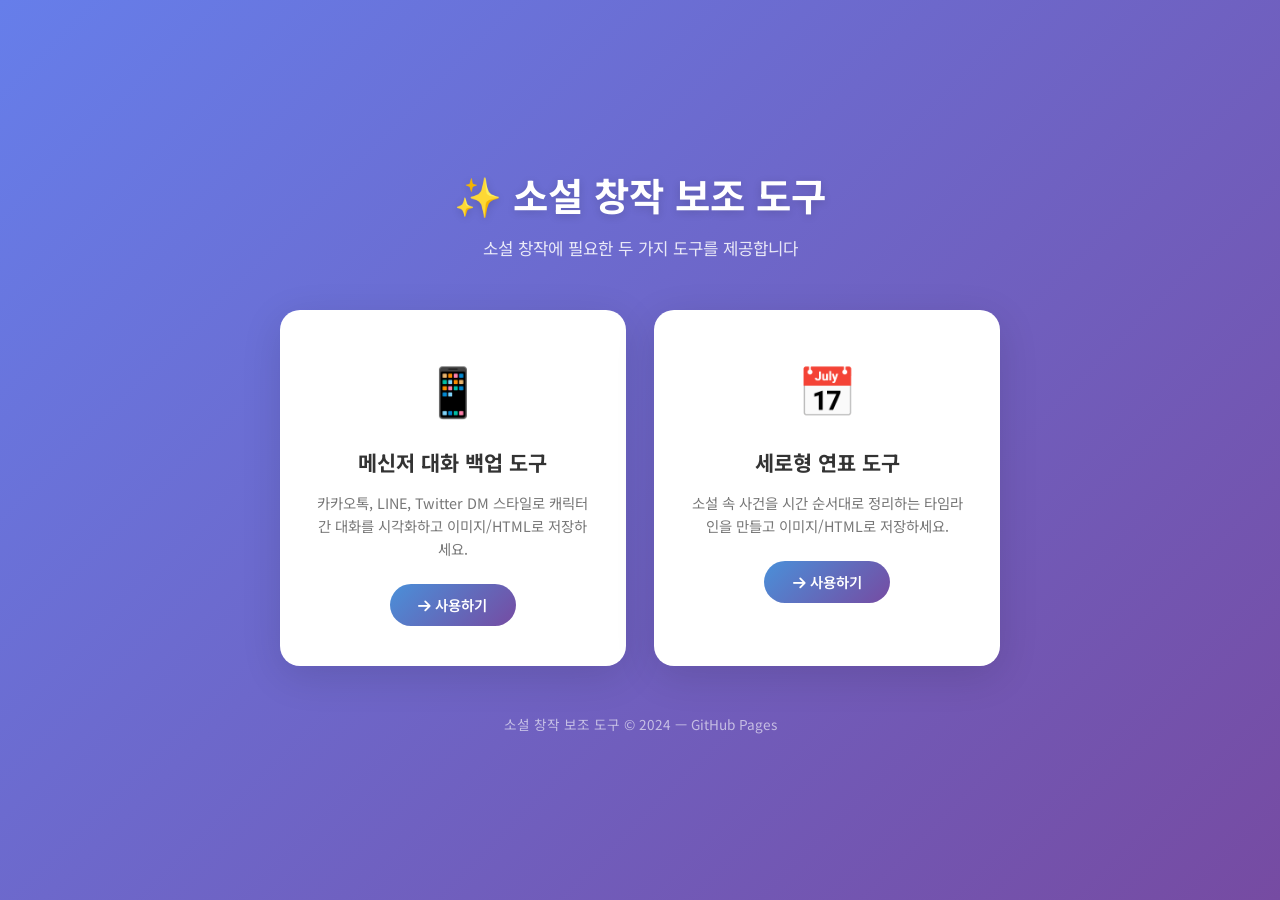
==== index.html @ 468cebff "Add complete novel assistant tool site with messenger and timeline tools Agent-Logs-Url: https://git" ====
<!DOCTYPE html>
<html lang="ko">
<head>
  <meta charset="UTF-8" />
  <meta name="viewport" content="width=device-width, initial-scale=1.0" />
  <title>소설 창작 보조 도구</title>
  <link rel="stylesheet" href="https://cdnjs.cloudflare.com/ajax/libs/font-awesome/6.5.1/css/all.min.css" />
  <link rel="stylesheet" href="css/style.css" />
</head>
<body>
  <div class="landing-wrapper">
    <header class="landing-header">
      <h1>✨ 소설 창작 보조 도구</h1>
      <p>소설 창작에 필요한 두 가지 도구를 제공합니다</p>
    </header>

    <div class="card-grid">
      <a href="messenger.html" class="tool-card">
        <span class="card-icon">📱</span>
        <h2>메신저 대화 백업 도구</h2>
        <p>카카오톡, LINE, Twitter DM 스타일로 캐릭터 간 대화를 시각화하고 이미지/HTML로 저장하세요.</p>
        <span class="card-btn"><i class="fa-solid fa-arrow-right"></i> 사용하기</span>
      </a>

      <a href="timeline.html" class="tool-card">
        <span class="card-icon">📅</span>
        <h2>세로형 연표 도구</h2>
        <p>소설 속 사건을 시간 순서대로 정리하는 타임라인을 만들고 이미지/HTML로 저장하세요.</p>
        <span class="card-btn"><i class="fa-solid fa-arrow-right"></i> 사용하기</span>
      </a>
    </div>

    <footer class="landing-footer">
      <p>소설 창작 보조 도구 &copy; 2024 &mdash; GitHub Pages</p>
    </footer>
  </div>
</body>
</html>
---- css/style.css ----
@import url('https://fonts.googleapis.com/css2?family=Noto+Sans+KR:wght@300;400;500;600;700&display=swap');

/* ===================== RESET & BASE ===================== */
*, *::before, *::after {
  box-sizing: border-box;
  margin: 0;
  padding: 0;
}

html {
  font-size: 16px;
  scroll-behavior: smooth;
}

body {
  font-family: 'Pretendard', 'Noto Sans KR', -apple-system, BlinkMacSystemFont, system-ui, 'Segoe UI', sans-serif;
  color: #222;
  background: #f5f7fa;
  min-height: 100vh;
  line-height: 1.6;
}

a {
  text-decoration: none;
  color: inherit;
}

button {
  cursor: pointer;
  font-family: inherit;
}

input, textarea, select {
  font-family: inherit;
  font-size: 0.95rem;
}

/* ===================== MAIN LANDING ===================== */
.landing-wrapper {
  min-height: 100vh;
  display: flex;
  flex-direction: column;
  align-items: center;
  justify-content: center;
  padding: 2rem;
  background: linear-gradient(135deg, #667eea 0%, #764ba2 100%);
}

.landing-header {
  text-align: center;
  margin-bottom: 3rem;
}

.landing-header h1 {
  font-size: 2.4rem;
  font-weight: 700;
  color: #fff;
  margin-bottom: 0.6rem;
  text-shadow: 0 2px 8px rgba(0,0,0,0.15);
}

.landing-header p {
  font-size: 1.05rem;
  color: rgba(255,255,255,0.85);
}

.card-grid {
  display: grid;
  grid-template-columns: repeat(auto-fit, minmax(280px, 1fr));
  gap: 1.8rem;
  width: 100%;
  max-width: 720px;
}

.tool-card {
  background: #fff;
  border-radius: 20px;
  padding: 2.5rem 2rem;
  text-align: center;
  box-shadow: 0 10px 40px rgba(0,0,0,0.12);
  transition: transform 0.2s, box-shadow 0.2s;
  display: block;
  color: #222;
}

.tool-card:hover {
  transform: translateY(-6px);
  box-shadow: 0 20px 60px rgba(0,0,0,0.18);
}

.tool-card .card-icon {
  font-size: 3rem;
  margin-bottom: 1.2rem;
  display: block;
}

.tool-card h2 {
  font-size: 1.3rem;
  font-weight: 700;
  margin-bottom: 0.7rem;
  color: #333;
}

.tool-card p {
  font-size: 0.9rem;
  color: #777;
  line-height: 1.6;
}

.tool-card .card-btn {
  display: inline-block;
  margin-top: 1.5rem;
  padding: 0.6rem 1.8rem;
  border-radius: 50px;
  font-size: 0.9rem;
  font-weight: 600;
  color: #fff;
  background: linear-gradient(135deg, #4A90D9, #764ba2);
  transition: opacity 0.2s;
}

.tool-card:hover .card-btn {
  opacity: 0.9;
}

.landing-footer {
  margin-top: 3rem;
  color: rgba(255,255,255,0.6);
  font-size: 0.85rem;
}

/* ===================== TOOL PAGE LAYOUT ===================== */
.page-wrapper {
  min-height: 100vh;
  display: flex;
  flex-direction: column;
}

.page-header {
  background: #fff;
  border-bottom: 1px solid #e8eaf0;
  padding: 0.9rem 1.6rem;
  display: flex;
  align-items: center;
  gap: 1.2rem;
  box-shadow: 0 2px 8px rgba(0,0,0,0.06);
  position: sticky;
  top: 0;
  z-index: 100;
}

.back-link {
  display: flex;
  align-items: center;
  gap: 0.4rem;
  font-size: 0.9rem;
  color: #4A90D9;
  font-weight: 500;
  transition: opacity 0.2s;
}

.back-link:hover { opacity: 0.75; }

.page-header h1 {
  font-size: 1.15rem;
  font-weight: 700;
  color: #333;
  flex: 1;
}

.split-layout {
  flex: 1;
  display: grid;
  grid-template-columns: 400px 1fr;
  overflow: hidden;
  height: calc(100vh - 57px);
}

/* ===================== EDITOR PANEL ===================== */
.editor-panel {
  background: #fff;
  border-right: 1px solid #e8eaf0;
  overflow-y: auto;
  display: flex;
  flex-direction: column;
}

.editor-panel::-webkit-scrollbar { width: 6px; }
.editor-panel::-webkit-scrollbar-track { background: #f1f1f1; }
.editor-panel::-webkit-scrollbar-thumb { background: #ccc; border-radius: 3px; }

.section-block {
  padding: 1.2rem 1.4rem;
  border-bottom: 1px solid #f0f2f5;
}

.section-title {
  font-size: 0.8rem;
  font-weight: 700;
  text-transform: uppercase;
  letter-spacing: 0.08em;
  color: #999;
  margin-bottom: 1rem;
  display: flex;
  align-items: center;
  gap: 0.5rem;
}

.section-title i { color: #4A90D9; }

/* ===================== FORM ELEMENTS ===================== */
.form-group {
  margin-bottom: 0.9rem;
}

.form-label {
  display: block;
  font-size: 0.82rem;
  font-weight: 600;
  color: #555;
  margin-bottom: 0.3rem;
}

.form-input,
.form-textarea,
.form-select {
  width: 100%;
  padding: 0.5rem 0.75rem;
  border: 1.5px solid #e0e3ea;
  border-radius: 8px;
  font-size: 0.9rem;
  color: #333;
  background: #fafbfc;
  transition: border-color 0.2s, box-shadow 0.2s;
  outline: none;
}

.form-input:focus,
.form-textarea:focus,
.form-select:focus {
  border-color: #4A90D9;
  box-shadow: 0 0 0 3px rgba(74,144,217,0.15);
  background: #fff;
}

.form-textarea {
  resize: vertical;
  min-height: 72px;
}

/* ===================== BUTTONS ===================== */
.btn {
  display: inline-flex;
  align-items: center;
  gap: 0.4rem;
  padding: 0.5rem 1rem;
  border: none;
  border-radius: 8px;
  font-size: 0.875rem;
  font-weight: 600;
  transition: all 0.15s;
  white-space: nowrap;
}

.btn-primary {
  background: #4A90D9;
  color: #fff;
}
.btn-primary:hover { background: #3a7bc8; }

.btn-success {
  background: #22c55e;
  color: #fff;
}
.btn-success:hover { background: #16a34a; }

.btn-secondary {
  background: #f0f2f5;
  color: #555;
}
.btn-secondary:hover { background: #e2e5eb; }

.btn-danger {
  background: #fee2e2;
  color: #dc2626;
}
.btn-danger:hover { background: #fecaca; }

.btn-warning {
  background: #fef3c7;
  color: #d97706;
}
.btn-warning:hover { background: #fde68a; }

.btn-sm {
  padding: 0.3rem 0.7rem;
  font-size: 0.8rem;
  border-radius: 6px;
}

.btn-icon {
  padding: 0.3rem 0.5rem;
  background: transparent;
  border: none;
  border-radius: 6px;
  font-size: 0.9rem;
  color: #999;
  transition: background 0.15s, color 0.15s;
}
.btn-icon:hover { background: #f0f2f5; color: #555; }
.btn-icon.danger:hover { background: #fee2e2; color: #dc2626; }

.btn-group {
  display: flex;
  flex-wrap: wrap;
  gap: 0.5rem;
}

/* ===================== TOGGLE SWITCH ===================== */
.toggle-row {
  display: flex;
  align-items: center;
  justify-content: space-between;
  gap: 0.8rem;
}

.toggle-label {
  font-size: 0.88rem;
  font-weight: 500;
  color: #444;
}

.toggle-switch {
  position: relative;
  width: 44px;
  height: 24px;
  flex-shrink: 0;
}

.toggle-switch input {
  opacity: 0;
  width: 0;
  height: 0;
}

.toggle-slider {
  position: absolute;
  inset: 0;
  background: #ccc;
  border-radius: 24px;
  cursor: pointer;
  transition: background 0.2s;
}

.toggle-slider::before {
  content: '';
  position: absolute;
  left: 3px;
  top: 3px;
  width: 18px;
  height: 18px;
  border-radius: 50%;
  background: #fff;
  transition: transform 0.2s;
  box-shadow: 0 1px 4px rgba(0,0,0,0.2);
}

.toggle-switch input:checked + .toggle-slider { background: #4A90D9; }
.toggle-switch input:checked + .toggle-slider::before { transform: translateX(20px); }

/* ===================== CHARACTER CARDS ===================== */
.character-card {
  border: 1.5px solid #e8eaf0;
  border-radius: 10px;
  padding: 0.9rem 1rem;
  margin-bottom: 0.7rem;
  background: #fafbfc;
  position: relative;
}

.character-card-header {
  display: flex;
  align-items: center;
  justify-content: space-between;
  margin-bottom: 0.7rem;
}

.character-num {
  font-size: 0.78rem;
  font-weight: 700;
  color: #4A90D9;
  background: #e8f1fb;
  padding: 0.15rem 0.55rem;
  border-radius: 20px;
}

.char-row {
  display: grid;
  grid-template-columns: 1fr 1fr;
  gap: 0.5rem;
  margin-bottom: 0.5rem;
}

/* ===================== MESSAGE ITEMS ===================== */
.message-item {
  border: 1.5px solid #e8eaf0;
  border-radius: 10px;
  padding: 0.9rem 1rem;
  margin-bottom: 0.7rem;
  background: #fafbfc;
  cursor: grab;
}

.message-item:active { cursor: grabbing; }

.message-item-header {
  display: flex;
  align-items: center;
  gap: 0.5rem;
  margin-bottom: 0.6rem;
}

.message-type-badge {
  font-size: 0.72rem;
  font-weight: 700;
  padding: 0.15rem 0.55rem;
  border-radius: 20px;
  text-transform: uppercase;
}

.badge-chat { background: #dbeafe; color: #2563eb; }
.badge-action { background: #fef3c7; color: #d97706; }
.badge-scene { background: #f0fdf4; color: #16a34a; }

.drag-handle {
  color: #ccc;
  cursor: grab;
  font-size: 0.85rem;
  margin-left: auto;
}

/* ===================== NODE ITEMS ===================== */
.node-item {
  border: 1.5px solid #e8eaf0;
  border-radius: 10px;
  padding: 0.9rem 1rem;
  margin-bottom: 0.7rem;
  background: #fafbfc;
  cursor: grab;
}

.node-item:active { cursor: grabbing; }

.node-item-header {
  display: flex;
  align-items: center;
  gap: 0.5rem;
  margin-bottom: 0.7rem;
}

.node-dot-preview {
  width: 12px;
  height: 12px;
  border-radius: 50%;
  border: 2px solid #ccc;
  flex-shrink: 0;
}

.node-row {
  display: grid;
  grid-template-columns: 1fr 1fr;
  gap: 0.5rem;
  margin-bottom: 0.5rem;
}

.node-row-3 {
  display: grid;
  grid-template-columns: 1fr 1fr 1fr;
  gap: 0.5rem;
}

/* ===================== PROFILE CARDS ===================== */
.profile-card {
  border: 1.5px solid #e8eaf0;
  border-radius: 10px;
  padding: 0.9rem 1rem;
  margin-bottom: 0.7rem;
  background: #fafbfc;
}

.profile-card-header {
  display: flex;
  align-items: center;
  justify-content: space-between;
  margin-bottom: 0.6rem;
}

/* ===================== PREVIEW PANEL ===================== */
.preview-panel {
  background: #f0f2f5;
  overflow-y: auto;
  display: flex;
  flex-direction: column;
  align-items: center;
  padding: 2rem;
}

.preview-panel::-webkit-scrollbar { width: 6px; }
.preview-panel::-webkit-scrollbar-track { background: #e8eaf0; }
.preview-panel::-webkit-scrollbar-thumb { background: #bbb; border-radius: 3px; }

.preview-inner {
  width: 100%;
  max-width: 480px;
}

/* ===================== MESSENGER PREVIEW ===================== */
.messenger-preview {
  border-radius: 20px;
  overflow: hidden;
  box-shadow: 0 8px 40px rgba(0,0,0,0.15);
  min-height: 400px;
  display: flex;
  flex-direction: column;
}

.messenger-header {
  padding: 1rem 1.2rem;
  display: flex;
  align-items: center;
  gap: 0.8rem;
}

.messenger-header .room-name {
  font-size: 1rem;
  font-weight: 700;
}

.messenger-body {
  flex: 1;
  padding: 1rem;
  overflow-y: auto;
  display: flex;
  flex-direction: column;
  gap: 0.6rem;
}

/* Bubble layout */
.bubble-row {
  display: flex;
  align-items: flex-end;
  gap: 0.5rem;
}

.bubble-row.right {
  flex-direction: row-reverse;
}

.avatar-circle {
  width: 36px;
  height: 36px;
  border-radius: 50%;
  object-fit: cover;
  flex-shrink: 0;
  display: flex;
  align-items: center;
  justify-content: center;
  font-size: 0.8rem;
  font-weight: 700;
  color: #fff;
}

.bubble-content {
  display: flex;
  flex-direction: column;
  max-width: 70%;
}

.bubble-row.right .bubble-content {
  align-items: flex-end;
}

.bubble-name {
  font-size: 0.72rem;
  font-weight: 600;
  margin-bottom: 0.2rem;
  color: inherit;
  opacity: 0.7;
}

.bubble-text {
  padding: 0.5rem 0.85rem;
  border-radius: 18px;
  font-size: 0.9rem;
  line-height: 1.5;
  word-break: break-word;
  white-space: pre-wrap;
}

/* Action / 지문 */
.action-block {
  text-align: center;
  padding: 0.4rem 1.2rem;
  font-style: italic;
  font-size: 0.85rem;
  color: inherit;
  opacity: 0.7;
}

/* Scene description */
.scene-block {
  display: flex;
  align-items: center;
  gap: 0.7rem;
  padding: 0.4rem 0.6rem;
}

.scene-block::before,
.scene-block::after {
  content: '';
  flex: 1;
  height: 1px;
  opacity: 0.3;
}

.scene-text {
  font-size: 0.8rem;
  font-weight: 600;
  white-space: nowrap;
  opacity: 0.75;
}

/* ===================== THEMES: MESSENGER ===================== */

/* 카카오톡 */
.theme-kakao .messenger-preview { background: #B2C7D9; }
.theme-kakao .messenger-header { background: #a8bfcf; }
.theme-kakao .messenger-header .room-name { color: #fff; }
.theme-kakao .bubble-row.left .bubble-text { background: #fff; color: #222; border-radius: 0 18px 18px 18px; }
.theme-kakao .bubble-row.right .bubble-text { background: #FEE500; color: #222; border-radius: 18px 0 18px 18px; }
.theme-kakao .bubble-name { color: #333; }
.theme-kakao .action-block { color: #444; }
.theme-kakao .scene-block::before, .theme-kakao .scene-block::after { background: #666; }
.theme-kakao .scene-text { color: #444; }

/* 네이버 LINE */
.theme-line .messenger-preview { background: #f5f5f5; }
.theme-line .messenger-header { background: #06C755; }
.theme-line .messenger-header .room-name { color: #fff; }
.theme-line .bubble-row.left .bubble-text { background: #fff; color: #222; border-radius: 0 18px 18px 18px; }
.theme-line .bubble-row.right .bubble-text { background: #06C755; color: #fff; border-radius: 18px 0 18px 18px; }
.theme-line .bubble-name { color: #555; }
.theme-line .action-block { color: #666; }
.theme-line .scene-block::before, .theme-line .scene-block::after { background: #999; }
.theme-line .scene-text { color: #666; }

/* Twitter DM */
.theme-twitter .messenger-preview { background: #fff; }
.theme-twitter .messenger-header { background: #fff; border-bottom: 1px solid #e7e7e7; }
.theme-twitter .messenger-header .room-name { color: #0f1419; }
.theme-twitter .bubble-row.left .bubble-text { background: #eff3f4; color: #0f1419; border-radius: 4px 18px 18px 18px; }
.theme-twitter .bubble-row.right .bubble-text { background: #1D9BF0; color: #fff; border-radius: 18px 4px 18px 18px; }
.theme-twitter .bubble-name { color: #536471; }
.theme-twitter .action-block { color: #536471; }
.theme-twitter .scene-block::before, .theme-twitter .scene-block::after { background: #cfd9de; }
.theme-twitter .scene-text { color: #536471; }

/* Basic Light */
.theme-light .messenger-preview { background: #f8f9fb; }
.theme-light .messenger-header { background: #fff; border-bottom: 1px solid #e8eaf0; }
.theme-light .messenger-header .room-name { color: #333; }
.theme-light .bubble-row.left .bubble-text { background: #e8f4fe; color: #2c3e50; border-radius: 4px 18px 18px 18px; }
.theme-light .bubble-row.right .bubble-text { background: #c8e6ff; color: #1a2c3d; border-radius: 18px 4px 18px 18px; }
.theme-light .bubble-name { color: #666; }
.theme-light .action-block { color: #666; }
.theme-light .scene-block::before, .theme-light .scene-block::after { background: #bbb; }
.theme-light .scene-text { color: #888; }

/* Basic Dark */
.theme-dark .messenger-preview { background: #1a1a2e; }
.theme-dark .messenger-header { background: #16213e; }
.theme-dark .messenger-header .room-name { color: #e0e0e0; }
.theme-dark .bubble-row.left .bubble-text { background: #2a2a4a; color: #ddd; border-radius: 4px 18px 18px 18px; }
.theme-dark .bubble-row.right .bubble-text { background: #0f3460; color: #e0e0e0; border-radius: 18px 4px 18px 18px; }
.theme-dark .bubble-name { color: #aaa; }
.theme-dark .action-block { color: #aaa; }
.theme-dark .scene-block::before, .theme-dark .scene-block::after { background: #555; }
.theme-dark .scene-text { color: #aaa; }

/* ===================== TIMELINE PREVIEW ===================== */
.timeline-wrapper {
  background: #fdf8f0;
  border-radius: 16px;
  padding: 2rem 1.5rem;
  box-shadow: 0 4px 30px rgba(0,0,0,0.1);
}

.profiles-row {
  display: flex;
  flex-wrap: wrap;
  gap: 1rem;
  margin-bottom: 2rem;
}

.profile-chip {
  display: flex;
  align-items: center;
  gap: 0.6rem;
  background: #fff;
  border-radius: 12px;
  padding: 0.5rem 0.9rem;
  box-shadow: 0 2px 8px rgba(0,0,0,0.08);
}

.profile-avatar {
  width: 38px;
  height: 38px;
  border-radius: 50%;
  display: flex;
  align-items: center;
  justify-content: center;
  font-size: 0.85rem;
  font-weight: 700;
  color: #fff;
  flex-shrink: 0;
}

.profile-info strong {
  display: block;
  font-size: 0.85rem;
  font-weight: 700;
  color: #333;
}

.profile-info span {
  font-size: 0.75rem;
  color: #888;
}

/* Timeline */
.timeline-list {
  position: relative;
}

.timeline-line-container {
  position: absolute;
  left: 9px;
  top: 0;
}

.timeline-node {
  position: relative;
  padding-left: 36px;
  display: flex;
  flex-direction: column;
}

.node-marker {
  position: absolute;
  left: 0;
  top: 6px;
  border-radius: 50%;
  border: 2px solid #4A90D9;
  background: transparent;
  flex-shrink: 0;
}

.node-marker.last {
  background: currentColor;
  border-color: currentColor;
}

.node-time {
  font-size: 0.85rem;
  font-weight: 700;
  color: #555;
  margin-bottom: 0.25rem;
}

.node-desc {
  font-size: 0.88rem;
  color: #666;
  line-height: 1.65;
  white-space: pre-wrap;
}

/* ===================== EXPORT SECTION ===================== */
.export-section {
  padding: 1.2rem 1.4rem;
  background: #f9fafb;
  border-top: 1px solid #e8eaf0;
  margin-top: auto;
}

.export-section .section-title {
  margin-bottom: 0.8rem;
}

/* ===================== MOBILE TABS ===================== */
.mobile-tabs {
  display: none;
  border-bottom: 1px solid #e8eaf0;
  background: #fff;
}

.mobile-tab-btn {
  flex: 1;
  padding: 0.75rem;
  border: none;
  background: transparent;
  font-size: 0.88rem;
  font-weight: 600;
  color: #999;
  border-bottom: 2px solid transparent;
  transition: all 0.2s;
}

.mobile-tab-btn.active {
  color: #4A90D9;
  border-bottom-color: #4A90D9;
}

/* ===================== SORTABLE GHOST ===================== */
.sortable-ghost {
  opacity: 0.4;
  background: #e8f1fb !important;
}

/* ===================== RESPONSIVE ===================== */
@media (max-width: 768px) {
  .split-layout {
    grid-template-columns: 1fr;
    height: auto;
    overflow: visible;
  }

  .mobile-tabs {
    display: flex;
  }

  .editor-panel,
  .preview-panel {
    height: auto;
    overflow: visible;
  }

  .editor-panel[data-hidden="true"] { display: none; }
  .preview-panel[data-hidden="true"] { display: none; }

  .preview-panel {
    padding: 1rem;
  }

  .preview-inner { max-width: 100%; }

  .landing-header h1 { font-size: 1.8rem; }

  .card-grid { grid-template-columns: 1fr; }

  .char-row, .node-row { grid-template-columns: 1fr; }
}

@media (max-width: 480px) {
  .page-header { padding: 0.7rem 1rem; }
  .section-block { padding: 1rem; }
}

/* ===================== COLOR UTILITIES ===================== */
.text-muted { color: #999; font-size: 0.82rem; }
.mb-1 { margin-bottom: 0.5rem; }
.mb-2 { margin-bottom: 1rem; }
.w-full { width: 100%; }
.flex { display: flex; }
.flex-col { flex-direction: column; }
.items-center { align-items: center; }
.gap-1 { gap: 0.5rem; }
.gap-2 { gap: 1rem; }

/* ===================== RANGE SLIDER ===================== */
input[type="range"] {
  -webkit-appearance: none;
  width: 100%;
  height: 4px;
  border-radius: 4px;
  background: #e0e3ea;
  outline: none;
}

input[type="range"]::-webkit-slider-thumb {
  -webkit-appearance: none;
  width: 16px;
  height: 16px;
  border-radius: 50%;
  background: #4A90D9;
  cursor: pointer;
}

/* ===================== COLOR PICKER ===================== */
input[type="color"] {
  -webkit-appearance: none;
  width: 36px;
  height: 36px;
  border: 1.5px solid #e0e3ea;
  border-radius: 8px;
  padding: 2px;
  cursor: pointer;
  background: #fff;
}

/* ===================== NOTICE / INFO ===================== */
.info-box {
  background: #e8f4fe;
  border-left: 3px solid #4A90D9;
  padding: 0.6rem 0.9rem;
  border-radius: 0 8px 8px 0;
  font-size: 0.82rem;
  color: #2c5f8a;
  margin-bottom: 0.8rem;
}

/* ===================== EMPTY STATE ===================== */
.empty-state {
  text-align: center;
  padding: 3rem 1.5rem;
  color: #aaa;
}

.empty-state i { font-size: 2.5rem; margin-bottom: 0.8rem; display: block; }
.empty-state p { font-size: 0.9rem; }

/* ===================== AVATAR COLOR PALETTE ===================== */
.avatar-color-0 { background: #4A90D9; }
.avatar-color-1 { background: #e9658b; }
.avatar-color-2 { background: #f5a623; }
.avatar-color-3 { background: #7ed321; }
.avatar-color-4 { background: #9b59b6; }
.avatar-color-5 { background: #1abc9c; }
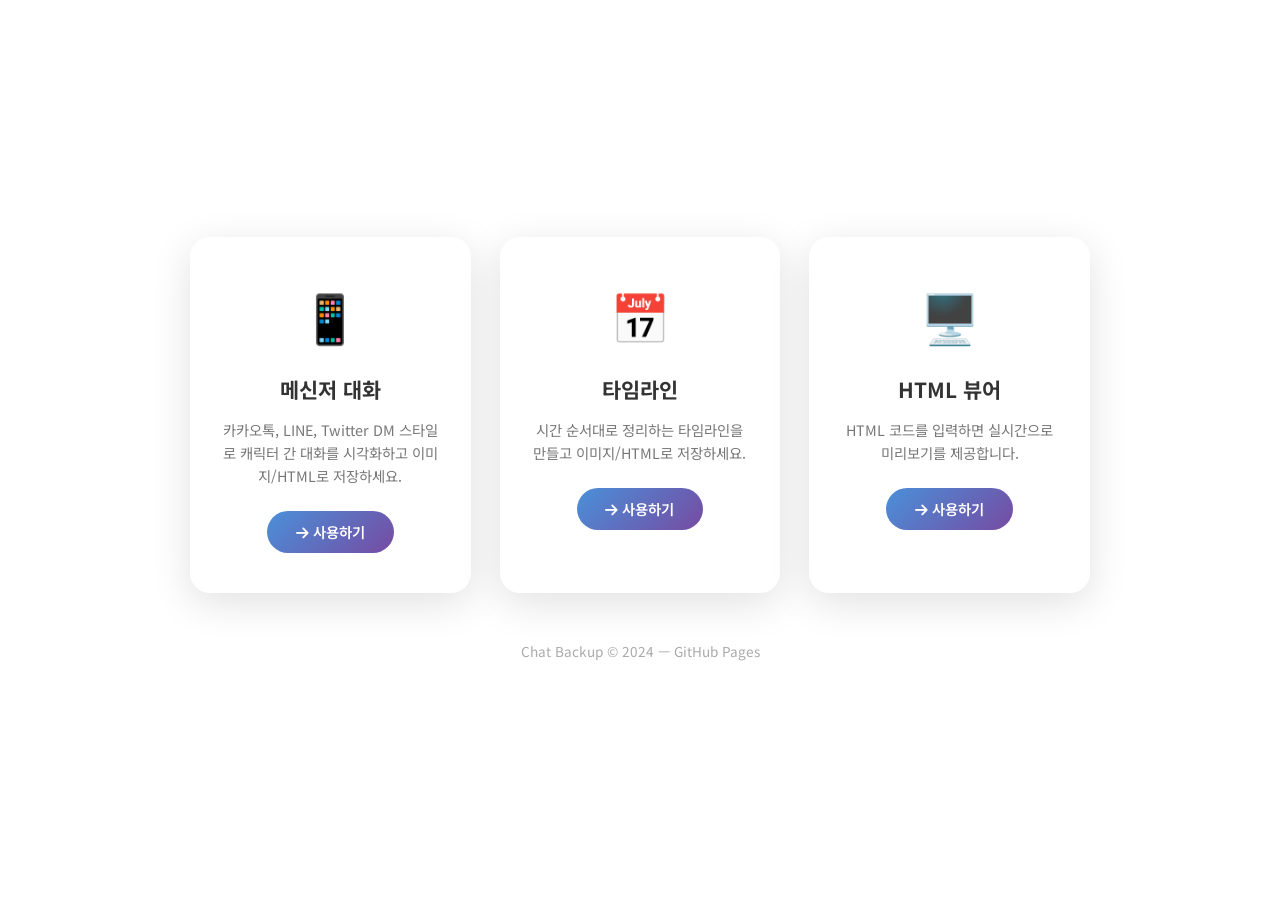
==== commit f6a05a64: "Implement all issue requirements: Chat Backup rebranding, HTML viewer, accordion sections, file uplo" ====
--- a/index.html
+++ b/index.html
@@ -3,35 +3,37 @@
 <head>
   <meta charset="UTF-8" />
   <meta name="viewport" content="width=device-width, initial-scale=1.0" />
-  <title>소설 창작 보조 도구</title>
+  <title>Chat Backup</title>
   <link rel="stylesheet" href="https://cdnjs.cloudflare.com/ajax/libs/font-awesome/6.5.1/css/all.min.css" />
   <link rel="stylesheet" href="css/style.css" />
 </head>
 <body>
   <div class="landing-wrapper">
-    <header class="landing-header">
-      <h1>✨ 소설 창작 보조 도구</h1>
-      <p>소설 창작에 필요한 두 가지 도구를 제공합니다</p>
-    </header>
-
     <div class="card-grid">
       <a href="messenger.html" class="tool-card">
         <span class="card-icon">📱</span>
-        <h2>메신저 대화 백업 도구</h2>
+        <h2>메신저 대화</h2>
         <p>카카오톡, LINE, Twitter DM 스타일로 캐릭터 간 대화를 시각화하고 이미지/HTML로 저장하세요.</p>
         <span class="card-btn"><i class="fa-solid fa-arrow-right"></i> 사용하기</span>
       </a>
 
       <a href="timeline.html" class="tool-card">
         <span class="card-icon">📅</span>
-        <h2>세로형 연표 도구</h2>
-        <p>소설 속 사건을 시간 순서대로 정리하는 타임라인을 만들고 이미지/HTML로 저장하세요.</p>
+        <h2>타임라인</h2>
+        <p>시간 순서대로 정리하는 타임라인을 만들고 이미지/HTML로 저장하세요.</p>
+        <span class="card-btn"><i class="fa-solid fa-arrow-right"></i> 사용하기</span>
+      </a>
+
+      <a href="viewer.html" class="tool-card">
+        <span class="card-icon">🖥️</span>
+        <h2>HTML 뷰어</h2>
+        <p>HTML 코드를 입력하면 실시간으로 미리보기를 제공합니다.</p>
         <span class="card-btn"><i class="fa-solid fa-arrow-right"></i> 사용하기</span>
       </a>
     </div>
 
     <footer class="landing-footer">
-      <p>소설 창작 보조 도구 &copy; 2024 &mdash; GitHub Pages</p>
+      <p>Chat Backup &copy; 2024 &mdash; GitHub Pages</p>
     </footer>
   </div>
 </body>
--- a/css/style.css
+++ b/css/style.css
@@ -1,3 +1,4 @@
+@import url('https://fonts.googleapis.com/css2?family=Nanum+Gothic:wght@400;700&family=Nanum+Myeongjo:wght@400;700&family=RIDIBatang&display=swap');
 @import url('https://fonts.googleapis.com/css2?family=Noto+Sans+KR:wght@300;400;500;600;700&display=swap');
 
 /* ===================== RESET & BASE ===================== */
@@ -43,7 +44,7 @@
   align-items: center;
   justify-content: center;
   padding: 2rem;
-  background: linear-gradient(135deg, #667eea 0%, #764ba2 100%);
+  background: #ffffff;
 }
 
 .landing-header {
@@ -54,14 +55,12 @@
 .landing-header h1 {
   font-size: 2.4rem;
   font-weight: 700;
-  color: #fff;
-  margin-bottom: 0.6rem;
-  text-shadow: 0 2px 8px rgba(0,0,0,0.15);
+  color: #333;
 }
 
 .landing-header p {
   font-size: 1.05rem;
-  color: rgba(255,255,255,0.85);
+  color: #777;
 }
 
 .card-grid {
@@ -69,7 +68,7 @@
   grid-template-columns: repeat(auto-fit, minmax(280px, 1fr));
   gap: 1.8rem;
   width: 100%;
-  max-width: 720px;
+  max-width: 900px;
 }
 
 .tool-card {
@@ -125,7 +124,7 @@
 
 .landing-footer {
   margin-top: 3rem;
-  color: rgba(255,255,255,0.6);
+  color: #aaa;
   font-size: 0.85rem;
 }
 
@@ -497,17 +496,15 @@
 
 /* ===================== PREVIEW PANEL ===================== */
 .preview-panel {
-  background: #f0f2f5;
+  background: #f5f7fa;
   overflow-y: auto;
   display: flex;
   flex-direction: column;
-  align-items: center;
-  padding: 2rem;
 }
 
 .preview-panel::-webkit-scrollbar { width: 6px; }
-.preview-panel::-webkit-scrollbar-track { background: #e8eaf0; }
-.preview-panel::-webkit-scrollbar-thumb { background: #bbb; border-radius: 3px; }
+.preview-panel::-webkit-scrollbar-track { background: #f1f1f1; }
+.preview-panel::-webkit-scrollbar-thumb { background: #ccc; border-radius: 3px; }
 
 .preview-inner {
   width: 100%;
@@ -600,11 +597,22 @@
 /* Action / 지문 */
 .action-block {
   text-align: center;
-  padding: 0.4rem 1.2rem;
+  padding: 0.5rem 1rem;
   font-style: italic;
-  font-size: 0.85rem;
+  font-size: 0.8rem;
   color: inherit;
-  opacity: 0.7;
+  opacity: 0.85;
+  background: rgba(0,0,0,0.04);
+  border-radius: 16px;
+  margin: 0.2rem 2rem;
+  line-height: 1.6;
+}
+
+.action-block .action-prefix {
+  font-size: 0.68rem;
+  font-weight: 700;
+  opacity: 0.6;
+  margin-right: 0.25rem;
 }
 
 /* Scene description */
@@ -865,6 +873,52 @@
   .section-block { padding: 1rem; }
 }
 
+/* ===================== CUSTOM THEME OPTIONS ===================== */
+#customThemeOptions {
+  display: none;
+  margin-top: 0.6rem;
+  padding: 0.8rem;
+  background: #f8f9fb;
+  border: 1.5px solid #e8eaf0;
+  border-radius: 10px;
+}
+
+#customThemeOptions.visible {
+  display: block;
+}
+
+.color-picker-row {
+  display: flex;
+  align-items: center;
+  gap: 0.6rem;
+  margin-bottom: 0.5rem;
+}
+
+.color-picker-row:last-child {
+  margin-bottom: 0;
+}
+
+.color-picker-row label {
+  font-size: 0.8rem;
+  font-weight: 500;
+  color: #555;
+  flex: 1;
+}
+
+.color-picker-row input[type="color"] {
+  width: 32px;
+  height: 32px;
+  flex-shrink: 0;
+}
+
+/* ===================== CUSTOM THEME ===================== */
+.theme-custom .messenger-header .room-name { color: #fff; }
+.theme-custom .bubble-row.left .bubble-text { border-radius: 0 18px 18px 18px; }
+.theme-custom .bubble-row.right .bubble-text { border-radius: 18px 0 18px 18px; }
+.theme-custom .bubble-name { opacity: 0.7; }
+.theme-custom .scene-block::before, .theme-custom .scene-block::after { background: currentColor; opacity: 0.3; }
+.theme-custom .scene-text { opacity: 0.75; }
+
 /* ===================== COLOR UTILITIES ===================== */
 .text-muted { color: #999; font-size: 0.82rem; }
 .mb-1 { margin-bottom: 0.5rem; }
@@ -935,3 +989,199 @@
 .avatar-color-3 { background: #7ed321; }
 .avatar-color-4 { background: #9b59b6; }
 .avatar-color-5 { background: #1abc9c; }
+
+/* ===================== TIMELINE TITLE ===================== */
+.timeline-title {
+  text-align: center;
+  font-size: 1.3rem;
+  font-weight: 700;
+  color: #333;
+  margin-bottom: 1.5rem;
+}
+
+/* ===================== TIMELINE ALIGNMENT ===================== */
+
+/* Right alignment */
+.timeline-node.align-right {
+  padding-left: 0;
+  padding-right: 36px;
+  text-align: right;
+}
+
+.timeline-node.align-right .node-marker {
+  left: auto;
+  right: 0;
+}
+
+/* Center alignment - left side nodes */
+.timeline-node.align-center-left {
+  padding-left: 0;
+  padding-right: calc(50% + 18px);
+  text-align: right;
+}
+
+.timeline-node.align-center-left .node-marker {
+  left: auto;
+  right: calc(50% - 10px);
+}
+
+/* Center alignment - right side nodes */
+.timeline-node.align-center-right {
+  padding-right: 0;
+  padding-left: calc(50% + 18px);
+  text-align: left;
+}
+
+.timeline-node.align-center-right .node-marker {
+  left: calc(50% - 10px);
+}
+
+/* ===================== PROFILE IMAGE ===================== */
+.profile-avatar img {
+  width: 100%;
+  height: 100%;
+  border-radius: 50%;
+  object-fit: cover;
+}
+
+.profile-img-upload {
+  display: flex;
+  align-items: center;
+  gap: 0.5rem;
+  margin-top: 0.3rem;
+}
+
+.profile-img-upload .btn-sm {
+  font-size: 0.75rem;
+}
+
+.char-count {
+  font-size: 0.72rem;
+  color: #999;
+  text-align: right;
+  margin-top: 2px;
+}
+
+/* Prevent body scroll when in tool pages */
+body.split-page {
+  overflow: hidden;
+  height: 100vh;
+}
+
+/* ===================== ACCORDION / TOGGLE SECTIONS ===================== */
+.accordion-section {
+  border-bottom: 1px solid #f0f2f5;
+}
+
+.accordion-header {
+  padding: 0.85rem 1.4rem;
+  display: flex;
+  align-items: center;
+  justify-content: space-between;
+  cursor: pointer;
+  user-select: none;
+  background: #fff;
+  transition: background 0.15s;
+}
+
+.accordion-header:hover {
+  background: #f8f9fb;
+}
+
+.accordion-title {
+  font-size: 0.8rem;
+  font-weight: 700;
+  text-transform: uppercase;
+  letter-spacing: 0.08em;
+  color: #999;
+  display: flex;
+  align-items: center;
+  gap: 0.5rem;
+}
+
+.accordion-title i { color: #4A90D9; }
+
+.accordion-toggle-icon {
+  font-size: 0.75rem;
+  color: #bbb;
+  transition: transform 0.25s;
+}
+
+.accordion-section.collapsed .accordion-toggle-icon {
+  transform: rotate(-90deg);
+}
+
+.accordion-body {
+  padding: 0 1.4rem 1.2rem;
+  overflow: hidden;
+  transition: max-height 0.3s ease;
+}
+
+.accordion-section.collapsed .accordion-body {
+  display: none;
+}
+
+/* ===================== COMPACT CHARACTER CARDS ===================== */
+.character-card {
+  border: 1.5px solid #e8eaf0;
+  border-radius: 10px;
+  padding: 0.65rem 0.85rem;
+  margin-bottom: 0.65rem;
+  background: #fafbfc;
+}
+
+.character-card-header {
+  display: flex;
+  align-items: center;
+  justify-content: space-between;
+  margin-bottom: 0.5rem;
+}
+
+.character-num {
+  font-size: 0.75rem;
+  font-weight: 700;
+  color: #4A90D9;
+}
+
+.character-card .form-group {
+  margin-bottom: 0.45rem;
+}
+
+.character-card .form-label {
+  font-size: 0.75rem;
+  margin-bottom: 0.2rem;
+}
+
+.character-card .form-input,
+.character-card .form-select {
+  padding: 0.3rem 0.6rem;
+  font-size: 0.82rem;
+}
+
+/* Profile image upload in character card */
+.char-img-upload-area {
+  display: flex;
+  align-items: center;
+  gap: 0.5rem;
+}
+
+.char-img-preview {
+  width: 32px;
+  height: 32px;
+  border-radius: 50%;
+  object-fit: cover;
+  border: 2px solid #e0e3ea;
+}
+
+.char-img-placeholder {
+  width: 32px;
+  height: 32px;
+  border-radius: 50%;
+  background: #e8eaf0;
+  display: flex;
+  align-items: center;
+  justify-content: center;
+  font-size: 0.7rem;
+  color: #999;
+  flex-shrink: 0;
+}
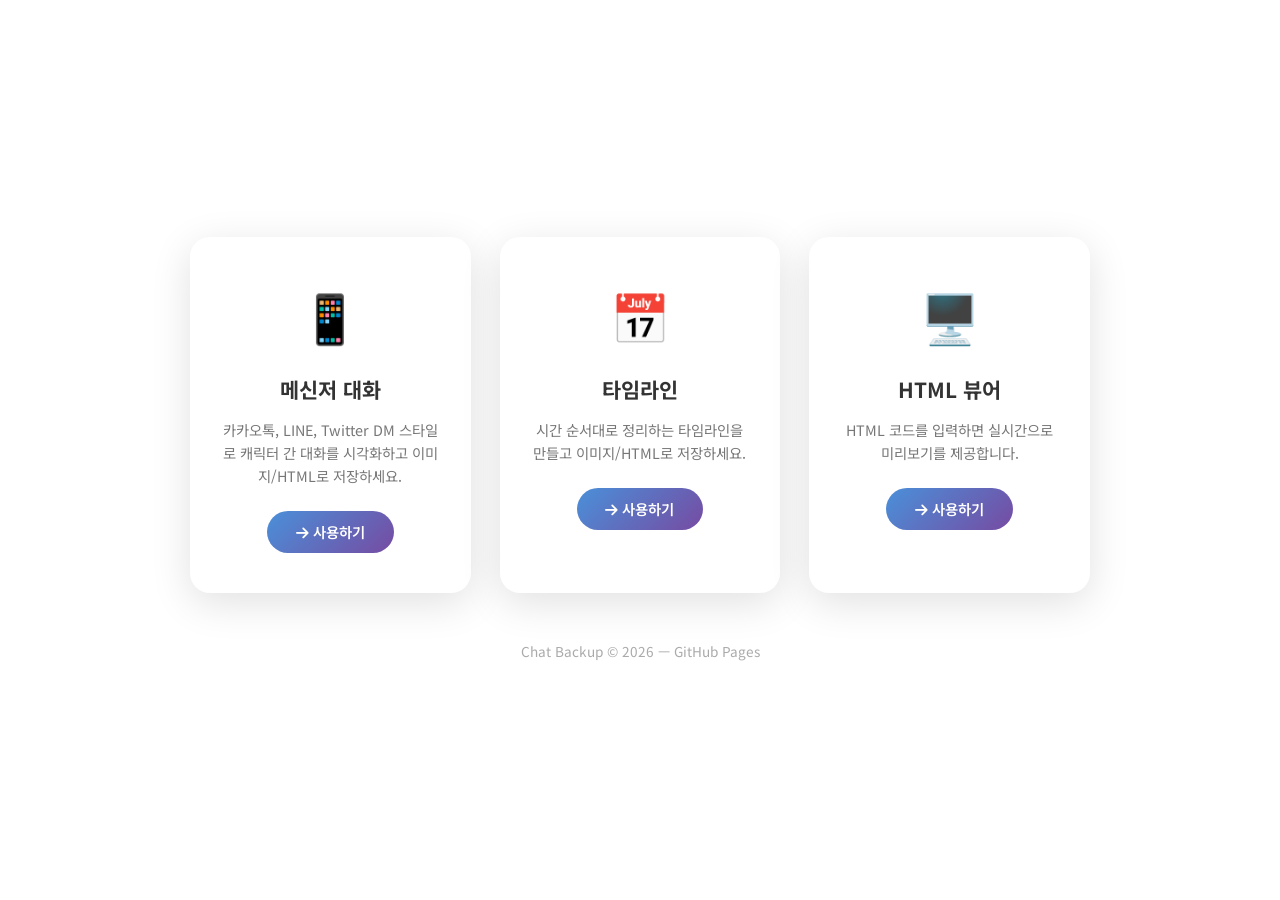
==== commit 7774eea0: "Update copyright year in footer to 2026" ====
--- a/index.html
+++ b/index.html
@@ -33,7 +33,7 @@
     </div>
 
     <footer class="landing-footer">
-      <p>Chat Backup &copy; 2024 &mdash; GitHub Pages</p>
+      <p>Chat Backup &copy; 2026 &mdash; GitHub Pages</p>
     </footer>
   </div>
 </body>
--- a/css/style.css
+++ b/css/style.css
@@ -19,6 +19,17 @@
   background: #f5f7fa;
   min-height: 100vh;
   line-height: 1.6;
+}
+
+/* ===== 분할 페이지: 전체 스크롤 방지 ===== */
+body.split-page {
+  overflow: hidden;
+  height: 100vh;
+}
+
+body.split-page .page-wrapper {
+  height: 100vh;
+  overflow: hidden;
 }
 
 a {
@@ -146,6 +157,7 @@
   position: sticky;
   top: 0;
   z-index: 100;
+  flex-shrink: 0;
 }
 
 .back-link {
@@ -172,7 +184,7 @@
   display: grid;
   grid-template-columns: 400px 1fr;
   overflow: hidden;
-  height: calc(100vh - 57px);
+  min-height: 0;
 }
 
 /* ===================== EDITOR PANEL ===================== */
@@ -182,6 +194,7 @@
   overflow-y: auto;
   display: flex;
   flex-direction: column;
+  min-height: 0;
 }
 
 .editor-panel::-webkit-scrollbar { width: 6px; }
@@ -261,41 +274,22 @@
   white-space: nowrap;
 }
 
-.btn-primary {
-  background: #4A90D9;
-  color: #fff;
-}
+.btn-primary { background: #4A90D9; color: #fff; }
 .btn-primary:hover { background: #3a7bc8; }
 
-.btn-success {
-  background: #22c55e;
-  color: #fff;
-}
+.btn-success { background: #22c55e; color: #fff; }
 .btn-success:hover { background: #16a34a; }
 
-.btn-secondary {
-  background: #f0f2f5;
-  color: #555;
-}
+.btn-secondary { background: #f0f2f5; color: #555; }
 .btn-secondary:hover { background: #e2e5eb; }
 
-.btn-danger {
-  background: #fee2e2;
-  color: #dc2626;
-}
+.btn-danger { background: #fee2e2; color: #dc2626; }
 .btn-danger:hover { background: #fecaca; }
 
-.btn-warning {
-  background: #fef3c7;
-  color: #d97706;
-}
+.btn-warning { background: #fef3c7; color: #d97706; }
 .btn-warning:hover { background: #fde68a; }
 
-.btn-sm {
-  padding: 0.3rem 0.7rem;
-  font-size: 0.8rem;
-  border-radius: 6px;
-}
+.btn-sm { padding: 0.3rem 0.7rem; font-size: 0.8rem; border-radius: 6px; }
 
 .btn-icon {
   padding: 0.3rem 0.5rem;
@@ -308,80 +302,58 @@
 }
 .btn-icon:hover { background: #f0f2f5; color: #555; }
 .btn-icon.danger:hover { background: #fee2e2; color: #dc2626; }
-
-.btn-group {
-  display: flex;
-  flex-wrap: wrap;
-  gap: 0.5rem;
-}
+.btn-icon:disabled { opacity: 0.3; cursor: default; }
+.btn-icon:disabled:hover { background: transparent; color: #999; }
+
+.btn-group { display: flex; flex-wrap: wrap; gap: 0.5rem; }
 
 /* ===================== TOGGLE SWITCH ===================== */
-.toggle-row {
-  display: flex;
-  align-items: center;
-  justify-content: space-between;
-  gap: 0.8rem;
-}
-
-.toggle-label {
-  font-size: 0.88rem;
-  font-weight: 500;
-  color: #444;
-}
-
-.toggle-switch {
-  position: relative;
-  width: 44px;
-  height: 24px;
-  flex-shrink: 0;
-}
-
-.toggle-switch input {
-  opacity: 0;
-  width: 0;
-  height: 0;
-}
-
-.toggle-slider {
-  position: absolute;
-  inset: 0;
-  background: #ccc;
-  border-radius: 24px;
-  cursor: pointer;
-  transition: background 0.2s;
-}
-
-.toggle-slider::before {
-  content: '';
-  position: absolute;
-  left: 3px;
-  top: 3px;
-  width: 18px;
-  height: 18px;
-  border-radius: 50%;
-  background: #fff;
-  transition: transform 0.2s;
-  box-shadow: 0 1px 4px rgba(0,0,0,0.2);
-}
-
+.toggle-row { display: flex; align-items: center; justify-content: space-between; gap: 0.8rem; }
+.toggle-label { font-size: 0.88rem; font-weight: 500; color: #444; }
+
+.toggle-switch { position: relative; width: 44px; height: 24px; flex-shrink: 0; }
+.toggle-switch input { opacity: 0; width: 0; height: 0; }
+.toggle-slider { position: absolute; inset: 0; background: #ccc; border-radius: 24px; cursor: pointer; transition: background 0.2s; }
+.toggle-slider::before { content: ''; position: absolute; left: 3px; top: 3px; width: 18px; height: 18px; border-radius: 50%; background: #fff; transition: transform 0.2s; box-shadow: 0 1px 4px rgba(0,0,0,0.2); }
 .toggle-switch input:checked + .toggle-slider { background: #4A90D9; }
 .toggle-switch input:checked + .toggle-slider::before { transform: translateX(20px); }
 
-/* ===================== CHARACTER CARDS ===================== */
+/* ===================== CHARACTER CARDS (콤팩트) ===================== */
 .character-card {
   border: 1.5px solid #e8eaf0;
   border-radius: 10px;
-  padding: 0.9rem 1rem;
-  margin-bottom: 0.7rem;
+  padding: 0;
+  margin-bottom: 0.5rem;
   background: #fafbfc;
   position: relative;
-}
+  overflow: hidden;
+}
+
+.character-card .form-group { margin-bottom: 0.5rem; }
+.character-card .form-group:last-child { margin-bottom: 0; }
 
 .character-card-header {
   display: flex;
   align-items: center;
   justify-content: space-between;
-  margin-bottom: 0.7rem;
+  padding: 0.6rem 0.8rem;
+  cursor: pointer;
+  user-select: none;
+  transition: background 0.15s;
+}
+
+.character-card-header:hover { background: #f0f2f5; }
+
+.char-card-body {
+  padding: 0 0.8rem 0.7rem;
+  overflow: hidden;
+  transition: max-height 0.25s ease, padding 0.25s ease;
+}
+
+.char-card-body.collapsed {
+  max-height: 0 !important;
+  padding-top: 0;
+  padding-bottom: 0;
 }
 
 .character-num {
@@ -399,6 +371,11 @@
   gap: 0.5rem;
   margin-bottom: 0.5rem;
 }
+
+/* 프로필 이미지 업로드 영역 콤팩트 */
+.char-img-upload-area { display: flex; align-items: center; gap: 0.5rem; }
+.char-img-preview { width: 28px; height: 28px; border-radius: 50%; object-fit: cover; flex-shrink: 0; }
+.char-img-placeholder { width: 28px; height: 28px; border-radius: 50%; background: #e8eaf0; display: flex; align-items: center; justify-content: center; color: #999; font-size: 0.7rem; flex-shrink: 0; }
 
 /* ===================== MESSAGE ITEMS ===================== */
 .message-item {
@@ -409,34 +386,16 @@
   background: #fafbfc;
   cursor: grab;
 }
-
 .message-item:active { cursor: grabbing; }
 
-.message-item-header {
-  display: flex;
-  align-items: center;
-  gap: 0.5rem;
-  margin-bottom: 0.6rem;
-}
-
-.message-type-badge {
-  font-size: 0.72rem;
-  font-weight: 700;
-  padding: 0.15rem 0.55rem;
-  border-radius: 20px;
-  text-transform: uppercase;
-}
-
+.message-item-header { display: flex; align-items: center; gap: 0.4rem; margin-bottom: 0.6rem; flex-wrap: wrap; }
+
+.message-type-badge { font-size: 0.72rem; font-weight: 700; padding: 0.15rem 0.55rem; border-radius: 20px; text-transform: uppercase; }
 .badge-chat { background: #dbeafe; color: #2563eb; }
-.badge-action { background: #fef3c7; color: #d97706; }
-.badge-scene { background: #f0fdf4; color: #16a34a; }
-
-.drag-handle {
-  color: #ccc;
-  cursor: grab;
-  font-size: 0.85rem;
-  margin-left: auto;
-}
+.badge-scene { background: #fef3c7; color: #d97706; }
+.badge-system { background: #fef3c7; color: #d97706; }
+
+.drag-handle { color: #ccc; cursor: grab; font-size: 0.85rem; }
 
 /* ===================== NODE ITEMS ===================== */
 .node-item {
@@ -447,36 +406,12 @@
   background: #fafbfc;
   cursor: grab;
 }
-
 .node-item:active { cursor: grabbing; }
 
-.node-item-header {
-  display: flex;
-  align-items: center;
-  gap: 0.5rem;
-  margin-bottom: 0.7rem;
-}
-
-.node-dot-preview {
-  width: 12px;
-  height: 12px;
-  border-radius: 50%;
-  border: 2px solid #ccc;
-  flex-shrink: 0;
-}
-
-.node-row {
-  display: grid;
-  grid-template-columns: 1fr 1fr;
-  gap: 0.5rem;
-  margin-bottom: 0.5rem;
-}
-
-.node-row-3 {
-  display: grid;
-  grid-template-columns: 1fr 1fr 1fr;
-  gap: 0.5rem;
-}
+.node-item-header { display: flex; align-items: center; gap: 0.5rem; margin-bottom: 0.7rem; }
+.node-dot-preview { width: 12px; height: 12px; border-radius: 50%; border: 2px solid #ccc; flex-shrink: 0; }
+.node-row { display: grid; grid-template-columns: 1fr 1fr; gap: 0.5rem; margin-bottom: 0.5rem; }
+.node-row-3 { display: grid; grid-template-columns: 1fr 1fr 1fr; gap: 0.5rem; }
 
 /* ===================== PROFILE CARDS ===================== */
 .profile-card {
@@ -487,12 +422,10 @@
   background: #fafbfc;
 }
 
-.profile-card-header {
-  display: flex;
-  align-items: center;
-  justify-content: space-between;
-  margin-bottom: 0.6rem;
-}
+.profile-card-header { display: flex; align-items: center; justify-content: space-between; margin-bottom: 0.6rem; }
+
+.profile-img-upload { display: flex; align-items: center; gap: 0.5rem; }
+.char-count { font-size: 0.72rem; color: #aaa; text-align: right; margin-top: 2px; }
 
 /* ===================== PREVIEW PANEL ===================== */
 .preview-panel {
@@ -500,371 +433,173 @@
   overflow-y: auto;
   display: flex;
   flex-direction: column;
+  align-items: center;
+  min-height: 0;
+  padding: 1.5rem;
 }
 
 .preview-panel::-webkit-scrollbar { width: 6px; }
 .preview-panel::-webkit-scrollbar-track { background: #f1f1f1; }
 .preview-panel::-webkit-scrollbar-thumb { background: #ccc; border-radius: 3px; }
 
-.preview-inner {
-  width: 100%;
-  max-width: 480px;
-}
+.preview-inner { width: 100%; max-width: 480px; }
 
 /* ===================== MESSENGER PREVIEW ===================== */
-.messenger-preview {
-  border-radius: 20px;
-  overflow: hidden;
-  box-shadow: 0 8px 40px rgba(0,0,0,0.15);
-  min-height: 400px;
-  display: flex;
-  flex-direction: column;
-}
-
-.messenger-header {
-  padding: 1rem 1.2rem;
-  display: flex;
-  align-items: center;
-  gap: 0.8rem;
-}
-
-.messenger-header .room-name {
-  font-size: 1rem;
-  font-weight: 700;
-}
-
-.messenger-body {
-  flex: 1;
-  padding: 1rem;
-  overflow-y: auto;
-  display: flex;
-  flex-direction: column;
-  gap: 0.6rem;
-}
+.messenger-preview { border-radius: 20px; overflow: hidden; box-shadow: 0 8px 40px rgba(0,0,0,0.15); min-height: 400px; display: flex; flex-direction: column; }
+.messenger-header { padding: 1rem 1.2rem; display: flex; align-items: center; gap: 0.8rem; }
+.messenger-header .room-name { font-size: 1rem; font-weight: 700; }
+.messenger-body { flex: 1; padding: 1rem; overflow-y: auto; display: flex; flex-direction: column; gap: 0.6rem; }
 
 /* Bubble layout */
-.bubble-row {
-  display: flex;
-  align-items: flex-end;
-  gap: 0.5rem;
-}
-
-.bubble-row.right {
-  flex-direction: row-reverse;
-}
-
-.avatar-circle {
-  width: 36px;
-  height: 36px;
-  border-radius: 50%;
-  object-fit: cover;
-  flex-shrink: 0;
-  display: flex;
-  align-items: center;
-  justify-content: center;
-  font-size: 0.8rem;
-  font-weight: 700;
-  color: #fff;
-}
-
-.bubble-content {
-  display: flex;
-  flex-direction: column;
-  max-width: 70%;
-}
-
-.bubble-row.right .bubble-content {
-  align-items: flex-end;
-}
-
-.bubble-name {
-  font-size: 0.72rem;
-  font-weight: 600;
-  margin-bottom: 0.2rem;
-  color: inherit;
-  opacity: 0.7;
-}
-
-.bubble-text {
-  padding: 0.5rem 0.85rem;
-  border-radius: 18px;
-  font-size: 0.9rem;
-  line-height: 1.5;
-  word-break: break-word;
-  white-space: pre-wrap;
-}
-
-/* Action / 지문 */
-.action-block {
-  text-align: center;
-  padding: 0.5rem 1rem;
-  font-style: italic;
-  font-size: 0.8rem;
-  color: inherit;
-  opacity: 0.85;
-  background: rgba(0,0,0,0.04);
-  border-radius: 16px;
-  margin: 0.2rem 2rem;
-  line-height: 1.6;
-}
-
-.action-block .action-prefix {
-  font-size: 0.68rem;
-  font-weight: 700;
-  opacity: 0.6;
-  margin-right: 0.25rem;
-}
-
-/* Scene description */
-.scene-block {
-  display: flex;
-  align-items: center;
-  gap: 0.7rem;
-  padding: 0.4rem 0.6rem;
-}
-
-.scene-block::before,
-.scene-block::after {
-  content: '';
-  flex: 1;
-  height: 1px;
-  opacity: 0.3;
-}
-
-.scene-text {
-  font-size: 0.8rem;
-  font-weight: 600;
-  white-space: nowrap;
-  opacity: 0.75;
-}
+.bubble-row { display: flex; align-items: flex-end; gap: 0.5rem; }
+.bubble-row.right { flex-direction: row-reverse; }
+.avatar-circle { width: 36px; height: 36px; border-radius: 50%; object-fit: cover; flex-shrink: 0; display: flex; align-items: center; justify-content: center; font-size: 0.8rem; font-weight: 700; color: #fff; }
+.bubble-content { display: flex; flex-direction: column; max-width: 70%; }
+.bubble-row.right .bubble-content { align-items: flex-end; }
+.bubble-name { font-size: 0.72rem; font-weight: 600; margin-bottom: 0.2rem; color: inherit; opacity: 0.7; }
+.bubble-text { padding: 0.5rem 0.85rem; border-radius: 18px; font-size: 0.9rem; line-height: 1.5; word-break: break-word; white-space: pre-wrap; }
+
+/* Scene / System message */
+.scene-block { display: flex; align-items: center; gap: 0.7rem; padding: 0.4rem 0.6rem; }
+.scene-block::before, .scene-block::after { content: ''; flex: 1; height: 1px; opacity: 0.3; }
+.scene-text { font-size: 0.8rem; font-weight: 600; white-space: nowrap; opacity: 0.75; }
 
 /* ===================== THEMES: MESSENGER ===================== */
-
-/* 카카오톡 */
 .theme-kakao .messenger-preview { background: #B2C7D9; }
 .theme-kakao .messenger-header { background: #a8bfcf; }
 .theme-kakao .messenger-header .room-name { color: #fff; }
 .theme-kakao .bubble-row.left .bubble-text { background: #fff; color: #222; border-radius: 0 18px 18px 18px; }
 .theme-kakao .bubble-row.right .bubble-text { background: #FEE500; color: #222; border-radius: 18px 0 18px 18px; }
 .theme-kakao .bubble-name { color: #333; }
-.theme-kakao .action-block { color: #444; }
 .theme-kakao .scene-block::before, .theme-kakao .scene-block::after { background: #666; }
 .theme-kakao .scene-text { color: #444; }
 
-/* 네이버 LINE */
 .theme-line .messenger-preview { background: #f5f5f5; }
 .theme-line .messenger-header { background: #06C755; }
 .theme-line .messenger-header .room-name { color: #fff; }
 .theme-line .bubble-row.left .bubble-text { background: #fff; color: #222; border-radius: 0 18px 18px 18px; }
 .theme-line .bubble-row.right .bubble-text { background: #06C755; color: #fff; border-radius: 18px 0 18px 18px; }
 .theme-line .bubble-name { color: #555; }
-.theme-line .action-block { color: #666; }
 .theme-line .scene-block::before, .theme-line .scene-block::after { background: #999; }
 .theme-line .scene-text { color: #666; }
 
-/* Twitter DM */
 .theme-twitter .messenger-preview { background: #fff; }
 .theme-twitter .messenger-header { background: #fff; border-bottom: 1px solid #e7e7e7; }
 .theme-twitter .messenger-header .room-name { color: #0f1419; }
 .theme-twitter .bubble-row.left .bubble-text { background: #eff3f4; color: #0f1419; border-radius: 4px 18px 18px 18px; }
 .theme-twitter .bubble-row.right .bubble-text { background: #1D9BF0; color: #fff; border-radius: 18px 4px 18px 18px; }
 .theme-twitter .bubble-name { color: #536471; }
-.theme-twitter .action-block { color: #536471; }
 .theme-twitter .scene-block::before, .theme-twitter .scene-block::after { background: #cfd9de; }
 .theme-twitter .scene-text { color: #536471; }
 
-/* Basic Light */
 .theme-light .messenger-preview { background: #f8f9fb; }
 .theme-light .messenger-header { background: #fff; border-bottom: 1px solid #e8eaf0; }
 .theme-light .messenger-header .room-name { color: #333; }
 .theme-light .bubble-row.left .bubble-text { background: #e8f4fe; color: #2c3e50; border-radius: 4px 18px 18px 18px; }
 .theme-light .bubble-row.right .bubble-text { background: #c8e6ff; color: #1a2c3d; border-radius: 18px 4px 18px 18px; }
 .theme-light .bubble-name { color: #666; }
-.theme-light .action-block { color: #666; }
 .theme-light .scene-block::before, .theme-light .scene-block::after { background: #bbb; }
 .theme-light .scene-text { color: #888; }
 
-/* Basic Dark */
 .theme-dark .messenger-preview { background: #1a1a2e; }
 .theme-dark .messenger-header { background: #16213e; }
 .theme-dark .messenger-header .room-name { color: #e0e0e0; }
 .theme-dark .bubble-row.left .bubble-text { background: #2a2a4a; color: #ddd; border-radius: 4px 18px 18px 18px; }
 .theme-dark .bubble-row.right .bubble-text { background: #0f3460; color: #e0e0e0; border-radius: 18px 4px 18px 18px; }
 .theme-dark .bubble-name { color: #aaa; }
-.theme-dark .action-block { color: #aaa; }
 .theme-dark .scene-block::before, .theme-dark .scene-block::after { background: #555; }
 .theme-dark .scene-text { color: #aaa; }
 
 /* ===================== TIMELINE PREVIEW ===================== */
-.timeline-wrapper {
-  background: #fdf8f0;
-  border-radius: 16px;
-  padding: 2rem 1.5rem;
-  box-shadow: 0 4px 30px rgba(0,0,0,0.1);
-}
-
-.profiles-row {
-  display: flex;
-  flex-wrap: wrap;
-  gap: 1rem;
-  margin-bottom: 2rem;
-}
-
-.profile-chip {
-  display: flex;
-  align-items: center;
-  gap: 0.6rem;
-  background: #fff;
-  border-radius: 12px;
-  padding: 0.5rem 0.9rem;
-  box-shadow: 0 2px 8px rgba(0,0,0,0.08);
-}
-
-.profile-avatar {
-  width: 38px;
-  height: 38px;
-  border-radius: 50%;
-  display: flex;
-  align-items: center;
-  justify-content: center;
-  font-size: 0.85rem;
-  font-weight: 700;
-  color: #fff;
-  flex-shrink: 0;
-}
-
-.profile-info strong {
-  display: block;
-  font-size: 0.85rem;
-  font-weight: 700;
-  color: #333;
-}
-
-.profile-info span {
-  font-size: 0.75rem;
-  color: #888;
-}
+.timeline-wrapper { background: #fdf8f0; border-radius: 16px; padding: 2rem 1.5rem; box-shadow: 0 4px 30px rgba(0,0,0,0.1); }
+.profiles-row { display: flex; flex-wrap: wrap; gap: 1rem; margin-bottom: 2rem; }
+.profile-chip { display: flex; align-items: center; gap: 0.6rem; background: #fff; border-radius: 12px; padding: 0.5rem 0.9rem; box-shadow: 0 2px 8px rgba(0,0,0,0.08); }
+.profile-avatar { width: 38px; height: 38px; border-radius: 50%; display: flex; align-items: center; justify-content: center; font-size: 0.85rem; font-weight: 700; color: #fff; flex-shrink: 0; }
+.profile-avatar img { width: 100%; height: 100%; border-radius: 50%; object-fit: cover; }
+.profile-info strong { display: block; font-size: 0.85rem; font-weight: 700; color: #333; }
+.profile-info span { font-size: 0.75rem; color: #888; }
 
 /* Timeline */
-.timeline-list {
-  position: relative;
-}
-
-.timeline-line-container {
-  position: absolute;
-  left: 9px;
-  top: 0;
-}
+.timeline-list { position: relative; }
+.timeline-line-container { position: absolute; left: 9px; top: 0; }
 
 .timeline-node {
   position: relative;
   padding-left: 36px;
   display: flex;
   flex-direction: column;
-}
-
-.node-marker {
-  position: absolute;
-  left: 0;
-  top: 6px;
-  border-radius: 50%;
-  border: 2px solid #4A90D9;
-  background: transparent;
-  flex-shrink: 0;
-}
-
-.node-marker.last {
-  background: currentColor;
-  border-color: currentColor;
-}
-
-.node-time {
-  font-size: 0.85rem;
-  font-weight: 700;
-  color: #555;
-  margin-bottom: 0.25rem;
-}
-
-.node-desc {
-  font-size: 0.88rem;
-  color: #666;
-  line-height: 1.65;
-  white-space: pre-wrap;
-}
+  text-align: left;
+}
+
+.node-marker { position: absolute; left: 0; top: 6px; border-radius: 50%; border: 2px solid #4A90D9; background: transparent; flex-shrink: 0; }
+.node-marker.last { background: currentColor; border-color: currentColor; }
+
+/* 우측 정렬 */
+.timeline-node.align-right {
+  padding-left: 0;
+  padding-right: 36px;
+  text-align: right;
+}
+.timeline-node.align-right .node-marker {
+  left: auto;
+  right: 0;
+}
+
+/* 중앙 정렬 - 좌측 노드 */
+.timeline-node.align-center-left {
+  padding-left: 0;
+  padding-right: calc(50% + 18px);
+  text-align: right;
+}
+.timeline-node.align-center-left .node-marker {
+  left: auto;
+}
+
+/* 중앙 정렬 - 우측 노드 */
+.timeline-node.align-center-right {
+  padding-left: calc(50% + 18px);
+  padding-right: 0;
+  text-align: left;
+}
+
+.node-time { font-size: 0.85rem; font-weight: 700; color: #555; margin-bottom: 0.25rem; }
+.node-desc { font-size: 0.88rem; color: #666; line-height: 1.65; white-space: pre-wrap; word-break: break-word; }
 
 /* ===================== EXPORT SECTION ===================== */
-.export-section {
-  padding: 1.2rem 1.4rem;
-  background: #f9fafb;
-  border-top: 1px solid #e8eaf0;
-  margin-top: auto;
-}
-
-.export-section .section-title {
-  margin-bottom: 0.8rem;
-}
+.export-section { padding: 1.2rem 1.4rem; background: #f9fafb; border-top: 1px solid #e8eaf0; margin-top: auto; flex-shrink: 0; }
+.export-section .section-title { margin-bottom: 0.8rem; }
+
+/* ===================== ACCORDION ===================== */
+.accordion-section { border-bottom: 1px solid #f0f2f5; }
+.accordion-header { padding: 0.85rem 1.4rem; display: flex; align-items: center; justify-content: space-between; cursor: pointer; user-select: none; transition: background 0.15s; }
+.accordion-header:hover { background: #f8f9fb; }
+.accordion-title { font-size: 0.82rem; font-weight: 700; color: #555; display: flex; align-items: center; gap: 0.5rem; }
+.accordion-title i { color: #4A90D9; }
+.accordion-toggle-icon { font-size: 0.75rem; color: #aaa; transition: transform 0.2s; }
+.accordion-body { padding: 0 1.4rem 1rem; overflow: hidden; transition: max-height 0.3s ease, padding 0.3s ease; }
+.accordion-section.collapsed .accordion-body { max-height: 0 !important; padding-top: 0; padding-bottom: 0; overflow: hidden; }
+.accordion-section.collapsed .accordion-toggle-icon { transform: rotate(-90deg); }
 
 /* ===================== MOBILE TABS ===================== */
-.mobile-tabs {
-  display: none;
-  border-bottom: 1px solid #e8eaf0;
-  background: #fff;
-}
-
-.mobile-tab-btn {
-  flex: 1;
-  padding: 0.75rem;
-  border: none;
-  background: transparent;
-  font-size: 0.88rem;
-  font-weight: 600;
-  color: #999;
-  border-bottom: 2px solid transparent;
-  transition: all 0.2s;
-}
-
-.mobile-tab-btn.active {
-  color: #4A90D9;
-  border-bottom-color: #4A90D9;
-}
+.mobile-tabs { display: none; border-bottom: 1px solid #e8eaf0; background: #fff; flex-shrink: 0; }
+.mobile-tab-btn { flex: 1; padding: 0.75rem; border: none; background: transparent; font-size: 0.88rem; font-weight: 600; color: #999; border-bottom: 2px solid transparent; transition: all 0.2s; }
+.mobile-tab-btn.active { color: #4A90D9; border-bottom-color: #4A90D9; }
 
 /* ===================== SORTABLE GHOST ===================== */
-.sortable-ghost {
-  opacity: 0.4;
-  background: #e8f1fb !important;
-}
+.sortable-ghost { opacity: 0.4; background: #e8f1fb !important; }
 
 /* ===================== RESPONSIVE ===================== */
 @media (max-width: 768px) {
-  .split-layout {
-    grid-template-columns: 1fr;
-    height: auto;
-    overflow: visible;
-  }
-
-  .mobile-tabs {
-    display: flex;
-  }
-
-  .editor-panel,
-  .preview-panel {
-    height: auto;
-    overflow: visible;
-  }
-
+  body.split-page .page-wrapper { height: 100vh; overflow: hidden; }
+  .split-layout { grid-template-columns: 1fr; overflow: hidden; min-height: 0; }
+  .mobile-tabs { display: flex; }
+  .editor-panel, .preview-panel { overflow-y: auto; min-height: 0; }
   .editor-panel[data-hidden="true"] { display: none; }
   .preview-panel[data-hidden="true"] { display: none; }
-
-  .preview-panel {
-    padding: 1rem;
-  }
-
+  .preview-panel { padding: 1rem; }
   .preview-inner { max-width: 100%; }
-
   .landing-header h1 { font-size: 1.8rem; }
-
   .card-grid { grid-template-columns: 1fr; }
-
   .char-row, .node-row { grid-template-columns: 1fr; }
 }
 
@@ -874,42 +609,12 @@
 }
 
 /* ===================== CUSTOM THEME OPTIONS ===================== */
-#customThemeOptions {
-  display: none;
-  margin-top: 0.6rem;
-  padding: 0.8rem;
-  background: #f8f9fb;
-  border: 1.5px solid #e8eaf0;
-  border-radius: 10px;
-}
-
-#customThemeOptions.visible {
-  display: block;
-}
-
-.color-picker-row {
-  display: flex;
-  align-items: center;
-  gap: 0.6rem;
-  margin-bottom: 0.5rem;
-}
-
-.color-picker-row:last-child {
-  margin-bottom: 0;
-}
-
-.color-picker-row label {
-  font-size: 0.8rem;
-  font-weight: 500;
-  color: #555;
-  flex: 1;
-}
-
-.color-picker-row input[type="color"] {
-  width: 32px;
-  height: 32px;
-  flex-shrink: 0;
-}
+#customThemeOptions { display: none; margin-top: 0.6rem; padding: 0.8rem; background: #f8f9fb; border: 1.5px solid #e8eaf0; border-radius: 10px; }
+#customThemeOptions.visible { display: block; }
+.color-picker-row { display: flex; align-items: center; gap: 0.6rem; margin-bottom: 0.5rem; }
+.color-picker-row:last-child { margin-bottom: 0; }
+.color-picker-row label { font-size: 0.8rem; font-weight: 500; color: #555; flex: 1; }
+.color-picker-row input[type="color"] { width: 32px; height: 32px; flex-shrink: 0; }
 
 /* ===================== CUSTOM THEME ===================== */
 .theme-custom .messenger-header .room-name { color: #fff; }
@@ -919,66 +624,20 @@
 .theme-custom .scene-block::before, .theme-custom .scene-block::after { background: currentColor; opacity: 0.3; }
 .theme-custom .scene-text { opacity: 0.75; }
 
-/* ===================== COLOR UTILITIES ===================== */
+/* ===================== UTILITIES ===================== */
 .text-muted { color: #999; font-size: 0.82rem; }
 .mb-1 { margin-bottom: 0.5rem; }
 .mb-2 { margin-bottom: 1rem; }
-.w-full { width: 100%; }
-.flex { display: flex; }
-.flex-col { flex-direction: column; }
-.items-center { align-items: center; }
-.gap-1 { gap: 0.5rem; }
-.gap-2 { gap: 1rem; }
 
 /* ===================== RANGE SLIDER ===================== */
-input[type="range"] {
-  -webkit-appearance: none;
-  width: 100%;
-  height: 4px;
-  border-radius: 4px;
-  background: #e0e3ea;
-  outline: none;
-}
-
-input[type="range"]::-webkit-slider-thumb {
-  -webkit-appearance: none;
-  width: 16px;
-  height: 16px;
-  border-radius: 50%;
-  background: #4A90D9;
-  cursor: pointer;
-}
+input[type="range"] { -webkit-appearance: none; width: 100%; height: 4px; border-radius: 4px; background: #e0e3ea; outline: none; }
+input[type="range"]::-webkit-slider-thumb { -webkit-appearance: none; width: 16px; height: 16px; border-radius: 50%; background: #4A90D9; cursor: pointer; }
 
 /* ===================== COLOR PICKER ===================== */
-input[type="color"] {
-  -webkit-appearance: none;
-  width: 36px;
-  height: 36px;
-  border: 1.5px solid #e0e3ea;
-  border-radius: 8px;
-  padding: 2px;
-  cursor: pointer;
-  background: #fff;
-}
-
-/* ===================== NOTICE / INFO ===================== */
-.info-box {
-  background: #e8f4fe;
-  border-left: 3px solid #4A90D9;
-  padding: 0.6rem 0.9rem;
-  border-radius: 0 8px 8px 0;
-  font-size: 0.82rem;
-  color: #2c5f8a;
-  margin-bottom: 0.8rem;
-}
+input[type="color"] { -webkit-appearance: none; width: 36px; height: 36px; border: 1.5px solid #e0e3ea; border-radius: 8px; padding: 2px; cursor: pointer; background: #fff; }
 
 /* ===================== EMPTY STATE ===================== */
-.empty-state {
-  text-align: center;
-  padding: 3rem 1.5rem;
-  color: #aaa;
-}
-
+.empty-state { text-align: center; padding: 3rem 1.5rem; color: #aaa; }
 .empty-state i { font-size: 2.5rem; margin-bottom: 0.8rem; display: block; }
 .empty-state p { font-size: 0.9rem; }
 
@@ -991,197 +650,4 @@
 .avatar-color-5 { background: #1abc9c; }
 
 /* ===================== TIMELINE TITLE ===================== */
-.timeline-title {
-  text-align: center;
-  font-size: 1.3rem;
-  font-weight: 700;
-  color: #333;
-  margin-bottom: 1.5rem;
-}
-
-/* ===================== TIMELINE ALIGNMENT ===================== */
-
-/* Right alignment */
-.timeline-node.align-right {
-  padding-left: 0;
-  padding-right: 36px;
-  text-align: right;
-}
-
-.timeline-node.align-right .node-marker {
-  left: auto;
-  right: 0;
-}
-
-/* Center alignment - left side nodes */
-.timeline-node.align-center-left {
-  padding-left: 0;
-  padding-right: calc(50% + 18px);
-  text-align: right;
-}
-
-.timeline-node.align-center-left .node-marker {
-  left: auto;
-  right: calc(50% - 10px);
-}
-
-/* Center alignment - right side nodes */
-.timeline-node.align-center-right {
-  padding-right: 0;
-  padding-left: calc(50% + 18px);
-  text-align: left;
-}
-
-.timeline-node.align-center-right .node-marker {
-  left: calc(50% - 10px);
-}
-
-/* ===================== PROFILE IMAGE ===================== */
-.profile-avatar img {
-  width: 100%;
-  height: 100%;
-  border-radius: 50%;
-  object-fit: cover;
-}
-
-.profile-img-upload {
-  display: flex;
-  align-items: center;
-  gap: 0.5rem;
-  margin-top: 0.3rem;
-}
-
-.profile-img-upload .btn-sm {
-  font-size: 0.75rem;
-}
-
-.char-count {
-  font-size: 0.72rem;
-  color: #999;
-  text-align: right;
-  margin-top: 2px;
-}
-
-/* Prevent body scroll when in tool pages */
-body.split-page {
-  overflow: hidden;
-  height: 100vh;
-}
-
-/* ===================== ACCORDION / TOGGLE SECTIONS ===================== */
-.accordion-section {
-  border-bottom: 1px solid #f0f2f5;
-}
-
-.accordion-header {
-  padding: 0.85rem 1.4rem;
-  display: flex;
-  align-items: center;
-  justify-content: space-between;
-  cursor: pointer;
-  user-select: none;
-  background: #fff;
-  transition: background 0.15s;
-}
-
-.accordion-header:hover {
-  background: #f8f9fb;
-}
-
-.accordion-title {
-  font-size: 0.8rem;
-  font-weight: 700;
-  text-transform: uppercase;
-  letter-spacing: 0.08em;
-  color: #999;
-  display: flex;
-  align-items: center;
-  gap: 0.5rem;
-}
-
-.accordion-title i { color: #4A90D9; }
-
-.accordion-toggle-icon {
-  font-size: 0.75rem;
-  color: #bbb;
-  transition: transform 0.25s;
-}
-
-.accordion-section.collapsed .accordion-toggle-icon {
-  transform: rotate(-90deg);
-}
-
-.accordion-body {
-  padding: 0 1.4rem 1.2rem;
-  overflow: hidden;
-  transition: max-height 0.3s ease;
-}
-
-.accordion-section.collapsed .accordion-body {
-  display: none;
-}
-
-/* ===================== COMPACT CHARACTER CARDS ===================== */
-.character-card {
-  border: 1.5px solid #e8eaf0;
-  border-radius: 10px;
-  padding: 0.65rem 0.85rem;
-  margin-bottom: 0.65rem;
-  background: #fafbfc;
-}
-
-.character-card-header {
-  display: flex;
-  align-items: center;
-  justify-content: space-between;
-  margin-bottom: 0.5rem;
-}
-
-.character-num {
-  font-size: 0.75rem;
-  font-weight: 700;
-  color: #4A90D9;
-}
-
-.character-card .form-group {
-  margin-bottom: 0.45rem;
-}
-
-.character-card .form-label {
-  font-size: 0.75rem;
-  margin-bottom: 0.2rem;
-}
-
-.character-card .form-input,
-.character-card .form-select {
-  padding: 0.3rem 0.6rem;
-  font-size: 0.82rem;
-}
-
-/* Profile image upload in character card */
-.char-img-upload-area {
-  display: flex;
-  align-items: center;
-  gap: 0.5rem;
-}
-
-.char-img-preview {
-  width: 32px;
-  height: 32px;
-  border-radius: 50%;
-  object-fit: cover;
-  border: 2px solid #e0e3ea;
-}
-
-.char-img-placeholder {
-  width: 32px;
-  height: 32px;
-  border-radius: 50%;
-  background: #e8eaf0;
-  display: flex;
-  align-items: center;
-  justify-content: center;
-  font-size: 0.7rem;
-  color: #999;
-  flex-shrink: 0;
-}
+.timeline-title { text-align: center; font-size: 1.3rem; font-weight: 700; color: #333; margin-bottom: 1.5rem; }
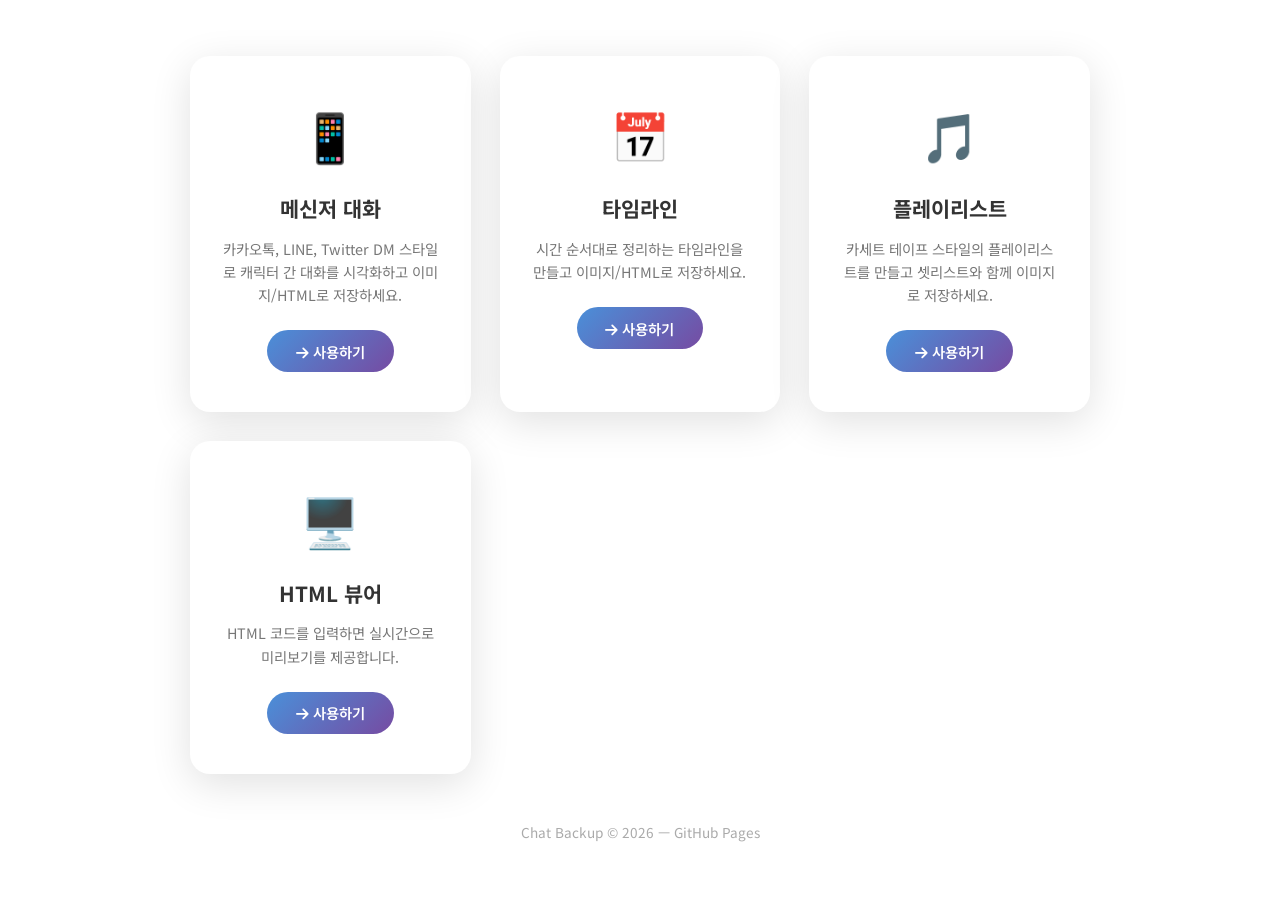
==== commit 0c180461: "Add playlist section to index.html Added a new playlist section with description and icon." ====
--- a/index.html
+++ b/index.html
@@ -24,6 +24,13 @@
         <span class="card-btn"><i class="fa-solid fa-arrow-right"></i> 사용하기</span>
       </a>
 
+      <a href="playlist.html" class="tool-card">
+        <span class="card-icon">🎵</span>
+        <h2>플레이리스트</h2>
+        <p>카세트 테이프 스타일의 플레이리스트를 만들고 셋리스트와 함께 이미지로 저장하세요.</p>
+        <span class="card-btn"><i class="fa-solid fa-arrow-right"></i> 사용하기</span>
+      </a>
+
       <a href="viewer.html" class="tool-card">
         <span class="card-icon">🖥️</span>
         <h2>HTML 뷰어</h2>
--- a/css/style.css
+++ b/css/style.css
@@ -21,7 +21,7 @@
   line-height: 1.6;
 }
 
-/* ===== 분할 페이지: 전체 스크롤 방지 ===== */
+/* ===== 분할 ���이지: 전체 스크롤 방지 ===== */
 body.split-page {
   overflow: hidden;
   height: 100vh;
@@ -313,23 +313,41 @@
 
 .toggle-switch { position: relative; width: 44px; height: 24px; flex-shrink: 0; }
 .toggle-switch input { opacity: 0; width: 0; height: 0; }
-.toggle-slider { position: absolute; inset: 0; background: #ccc; border-radius: 24px; cursor: pointer; transition: background 0.2s; }
-.toggle-slider::before { content: ''; position: absolute; left: 3px; top: 3px; width: 18px; height: 18px; border-radius: 50%; background: #fff; transition: transform 0.2s; box-shadow: 0 1px 4px rgba(0,0,0,0.2); }
+.toggle-slider {
+  position: absolute;
+  inset: 0;
+  background: #ccc;
+  border-radius: 24px;
+  cursor: pointer;
+  transition: background 0.2s;
+}
+.toggle-slider::before {
+  content: '';
+  position: absolute;
+  left: 3px;
+  top: 3px;
+  width: 18px;
+  height: 18px;
+  border-radius: 50%;
+  background: #fff;
+  transition: transform 0.2s;
+  box-shadow: 0 1px 4px rgba(0,0,0,0.2);
+}
 .toggle-switch input:checked + .toggle-slider { background: #4A90D9; }
 .toggle-switch input:checked + .toggle-slider::before { transform: translateX(20px); }
 
-/* ===================== CHARACTER CARDS (콤팩트) ===================== */
+/* ===================== CHARACTER CARDS (프로필 카드 - 에디터) ===================== */
 .character-card {
   border: 1.5px solid #e8eaf0;
   border-radius: 10px;
   padding: 0;
-  margin-bottom: 0.5rem;
+  margin-bottom: 0.6rem;
   background: #fafbfc;
   position: relative;
   overflow: hidden;
 }
 
-.character-card .form-group { margin-bottom: 0.5rem; }
+.character-card .form-group { margin-bottom: 0.6rem; }
 .character-card .form-group:last-child { margin-bottom: 0; }
 
 .character-card-header {
@@ -340,12 +358,18 @@
   cursor: pointer;
   user-select: none;
   transition: background 0.15s;
+  border-bottom: 1px solid #f0f2f5;
 }
 
 .character-card-header:hover { background: #f0f2f5; }
 
+/* 카드 본문 영역 — 패딩 추가 */
+.character-card-body {
+  padding: 0.7rem 0.8rem 0.8rem;
+}
+
 .char-card-body {
-  padding: 0 0.8rem 0.7rem;
+  padding: 0.7rem 0.8rem 0.8rem;
   overflow: hidden;
   transition: max-height 0.25s ease, padding 0.25s ease;
 }
@@ -375,7 +399,18 @@
 /* 프로필 이미지 업로드 영역 콤팩트 */
 .char-img-upload-area { display: flex; align-items: center; gap: 0.5rem; }
 .char-img-preview { width: 28px; height: 28px; border-radius: 50%; object-fit: cover; flex-shrink: 0; }
-.char-img-placeholder { width: 28px; height: 28px; border-radius: 50%; background: #e8eaf0; display: flex; align-items: center; justify-content: center; color: #999; font-size: 0.7rem; flex-shrink: 0; }
+.char-img-placeholder {
+  width: 28px;
+  height: 28px;
+  border-radius: 50%;
+  background: #e8eaf0;
+  display: flex;
+  align-items: center;
+  justify-content: center;
+  color: #999;
+  font-size: 0.7rem;
+  flex-shrink: 0;
+}
 
 /* ===================== MESSAGE ITEMS ===================== */
 .message-item {
@@ -409,7 +444,19 @@
 .node-item:active { cursor: grabbing; }
 
 .node-item-header { display: flex; align-items: center; gap: 0.5rem; margin-bottom: 0.7rem; }
-.node-dot-preview { width: 12px; height: 12px; border-radius: 50%; border: 2px solid #ccc; flex-shrink: 0; }
+
+/* 노드 에디터 도트 프리뷰 (텍스트 기반) */
+.node-dot-preview {
+  width: auto !important;
+  height: auto !important;
+  border: none !important;
+  border-radius: 0 !important;
+  background: none !important;
+  flex-shrink: 0;
+  line-height: 1;
+  font-size: 14px;
+}
+
 .node-row { display: grid; grid-template-columns: 1fr 1fr; gap: 0.5rem; margin-bottom: 0.5rem; }
 .node-row-3 { display: grid; grid-template-columns: 1fr 1fr 1fr; gap: 0.5rem; }
 
@@ -453,7 +500,19 @@
 /* Bubble layout */
 .bubble-row { display: flex; align-items: flex-end; gap: 0.5rem; }
 .bubble-row.right { flex-direction: row-reverse; }
-.avatar-circle { width: 36px; height: 36px; border-radius: 50%; object-fit: cover; flex-shrink: 0; display: flex; align-items: center; justify-content: center; font-size: 0.8rem; font-weight: 700; color: #fff; }
+.avatar-circle {
+  width: 36px;
+  height: 36px;
+  border-radius: 50%;
+  object-fit: cover;
+  flex-shrink: 0;
+  display: flex;
+  align-items: center;
+  justify-content: center;
+  font-size: 0.8rem;
+  font-weight: 700;
+  color: #fff;
+}
 .bubble-content { display: flex; flex-direction: column; max-width: 70%; }
 .bubble-row.right .bubble-content { align-items: flex-end; }
 .bubble-name { font-size: 0.72rem; font-weight: 600; margin-bottom: 0.2rem; color: inherit; opacity: 0.7; }
@@ -511,8 +570,21 @@
 .theme-dark .scene-text { color: #aaa; }
 
 /* ===================== TIMELINE PREVIEW ===================== */
-.timeline-wrapper { background: #fdf8f0; border-radius: 16px; padding: 2rem 1.5rem; box-shadow: 0 4px 30px rgba(0,0,0,0.1); }
-.profiles-row { display: flex; flex-wrap: wrap; gap: 1rem; margin-bottom: 2rem; }
+.timeline-wrapper {
+  background: #fdf8f0;
+  border-radius: 16px;
+  padding: 2rem 1.5rem;
+  box-shadow: 0 4px 30px rgba(0,0,0,0.1);
+}
+
+.profiles-row {
+  display: flex;
+  flex-wrap: wrap;
+  gap: 1rem;
+  justify-content: center;
+  margin-bottom: 2rem;
+}
+
 .profile-chip { display: flex; align-items: center; gap: 0.6rem; background: #fff; border-radius: 12px; padding: 0.5rem 0.9rem; box-shadow: 0 2px 8px rgba(0,0,0,0.08); }
 .profile-avatar { width: 38px; height: 38px; border-radius: 50%; display: flex; align-items: center; justify-content: center; font-size: 0.85rem; font-weight: 700; color: #fff; flex-shrink: 0; }
 .profile-avatar img { width: 100%; height: 100%; border-radius: 50%; object-fit: cover; }
@@ -523,9 +595,10 @@
 .timeline-list { position: relative; }
 .timeline-line-container { position: absolute; left: 9px; top: 0; }
 
+/* 타임라인 노드 */
 .timeline-node {
   position: relative;
-  padding-left: 36px;
+  padding-left: 24px;
   display: flex;
   flex-direction: column;
   text-align: left;
@@ -537,7 +610,7 @@
 /* 우측 정렬 */
 .timeline-node.align-right {
   padding-left: 0;
-  padding-right: 36px;
+  padding-right: 24px;
   text-align: right;
 }
 .timeline-node.align-right .node-marker {
@@ -548,18 +621,23 @@
 /* 중앙 정렬 - 좌측 노드 */
 .timeline-node.align-center-left {
   padding-left: 0;
-  padding-right: calc(50% + 18px);
+  padding-right: calc(50% + 14px);
   text-align: right;
 }
 .timeline-node.align-center-left .node-marker {
   left: auto;
+  right: calc(50% - 7px);
 }
 
 /* 중앙 정렬 - 우측 노드 */
 .timeline-node.align-center-right {
-  padding-left: calc(50% + 18px);
+  padding-left: calc(50% + 14px);
   padding-right: 0;
   text-align: left;
+}
+.timeline-node.align-center-right .node-marker {
+  left: calc(50% - 7px);
+  right: auto;
 }
 
 .node-time { font-size: 0.85rem; font-weight: 700; color: #555; margin-bottom: 0.25rem; }
@@ -581,8 +659,24 @@
 .accordion-section.collapsed .accordion-toggle-icon { transform: rotate(-90deg); }
 
 /* ===================== MOBILE TABS ===================== */
-.mobile-tabs { display: none; border-bottom: 1px solid #e8eaf0; background: #fff; flex-shrink: 0; }
-.mobile-tab-btn { flex: 1; padding: 0.75rem; border: none; background: transparent; font-size: 0.88rem; font-weight: 600; color: #999; border-bottom: 2px solid transparent; transition: all 0.2s; }
+.mobile-tabs {
+  display: none;
+  border-bottom: 1px solid #e8eaf0;
+  background: #fff;
+  flex-shrink: 0;
+}
+.mobile-tab-btn {
+  flex: 1;
+  padding: 0.75rem;
+  border: none;
+  background: transparent;
+  font-size: 0.88rem;
+  font-weight: 600;
+  color: #999;
+  border-bottom: 2px solid transparent;
+  transition: all 0.2s;
+  text-align: center;
+}
 .mobile-tab-btn.active { color: #4A90D9; border-bottom-color: #4A90D9; }
 
 /* ===================== SORTABLE GHOST ===================== */
@@ -608,6 +702,168 @@
   .section-block { padding: 1rem; }
 }
 
+/* ===================== PROFILE V2 + RELATIONS ===================== */
+.profiles-row-v2 {
+  margin-bottom: 2rem;
+}
+
+/* 한 줄 가로 배치 (항상 인물1 ←→ 인물2 ←→ 인물3) */
+.profiles-inline {
+  display: flex;
+  align-items: center;
+  justify-content: center;
+  flex-wrap: nowrap;
+  gap: 0;
+  width: 100%;
+}
+
+.profile-chip-v2 {
+  display: flex;
+  flex-direction: column;
+  align-items: center;
+  gap: 0.3rem;
+  flex-shrink: 0;
+}
+
+.profile-avatar-v2 {
+  width: 48px;
+  height: 48px;
+  border-radius: 50%;
+  display: flex;
+  align-items: center;
+  justify-content: center;
+  font-size: 1rem;
+  font-weight: 700;
+  color: #fff;
+  overflow: hidden;
+  flex-shrink: 0;
+}
+
+.profile-avatar-v2 img {
+  width: 100%;
+  height: 100%;
+  border-radius: 50%;
+  object-fit: cover;
+}
+
+.profile-name-v2 {
+  font-size: 0.78rem;
+  font-weight: 600;
+  color: #333;
+  text-align: center;
+  max-width: 70px;
+  overflow: hidden;
+  text-overflow: ellipsis;
+  white-space: nowrap;
+}
+
+/* 인접 인물 관계 화살표 (가운데 정렬) */
+.relation-arrow-block {
+  display: flex;
+  flex-direction: column;
+  align-items: center;
+  justify-content: center;
+  padding: 0 0.5rem;
+  gap: 0.1rem;
+  margin-bottom: 1.1rem;
+  flex-shrink: 0;
+}
+
+.relation-label {
+  font-size: 0.68rem;
+  font-weight: 700;
+  color: #555;
+  white-space: nowrap;
+}
+
+.relation-label-preview {
+  font-size: 0.68rem;
+  font-weight: 700;
+  color: #555;
+  white-space: nowrap;
+  text-align: center;
+  max-width: 120px;
+  overflow: hidden;
+  text-overflow: ellipsis;
+}
+
+.relation-label-empty {
+  height: 0.85rem;
+}
+
+.relation-arrows {
+  font-size: 0.6rem;
+  color: #aaa;
+  letter-spacing: 1px;
+  text-align: center;
+}
+
+/* 에디터: 관계 설정 행 */
+.relation-row {
+  display: flex;
+  align-items: center;
+  gap: 0.5rem;
+  margin-bottom: 0.5rem;
+}
+
+.relation-pair {
+  display: flex;
+  align-items: center;
+  gap: 0.3rem;
+  flex-shrink: 0;
+}
+
+.relation-name {
+  font-size: 0.78rem;
+  font-weight: 600;
+  color: #4A90D9;
+  max-width: 60px;
+  overflow: hidden;
+  text-overflow: ellipsis;
+  white-space: nowrap;
+}
+
+/* ===================== NODE SHAPE MARKER ===================== */
+.node-shape-marker {
+  position: absolute;
+  font-size: 14px;
+  line-height: 1;
+  width: 14px;
+  text-align: center;
+}
+
+/* left 정렬 (기본) */
+.timeline-node .node-shape-marker {
+  left: 0;
+  top: 2px;
+}
+
+/* right 정렬 */
+.timeline-node.align-right .node-shape-marker {
+  left: auto;
+  right: 0;
+}
+
+/* center 정렬 — 마커를 연결선(50%) 기준 정확히 중앙 배치 */
+.timeline-node.align-center-left .node-shape-marker {
+  left: auto;
+  right: calc(50% - 7px);
+}
+
+.timeline-node.align-center-right .node-shape-marker {
+  left: calc(50% - 7px);
+  right: auto;
+}
+
+/* 연결선 */
+.timeline-vertical-line {
+  position: absolute;
+  top: 7px;
+  width: 2px;
+  height: calc(100% - 14px);
+  border-radius: 2px;
+}
+
 /* ===================== CUSTOM THEME OPTIONS ===================== */
 #customThemeOptions { display: none; margin-top: 0.6rem; padding: 0.8rem; background: #f8f9fb; border: 1.5px solid #e8eaf0; border-radius: 10px; }
 #customThemeOptions.visible { display: block; }
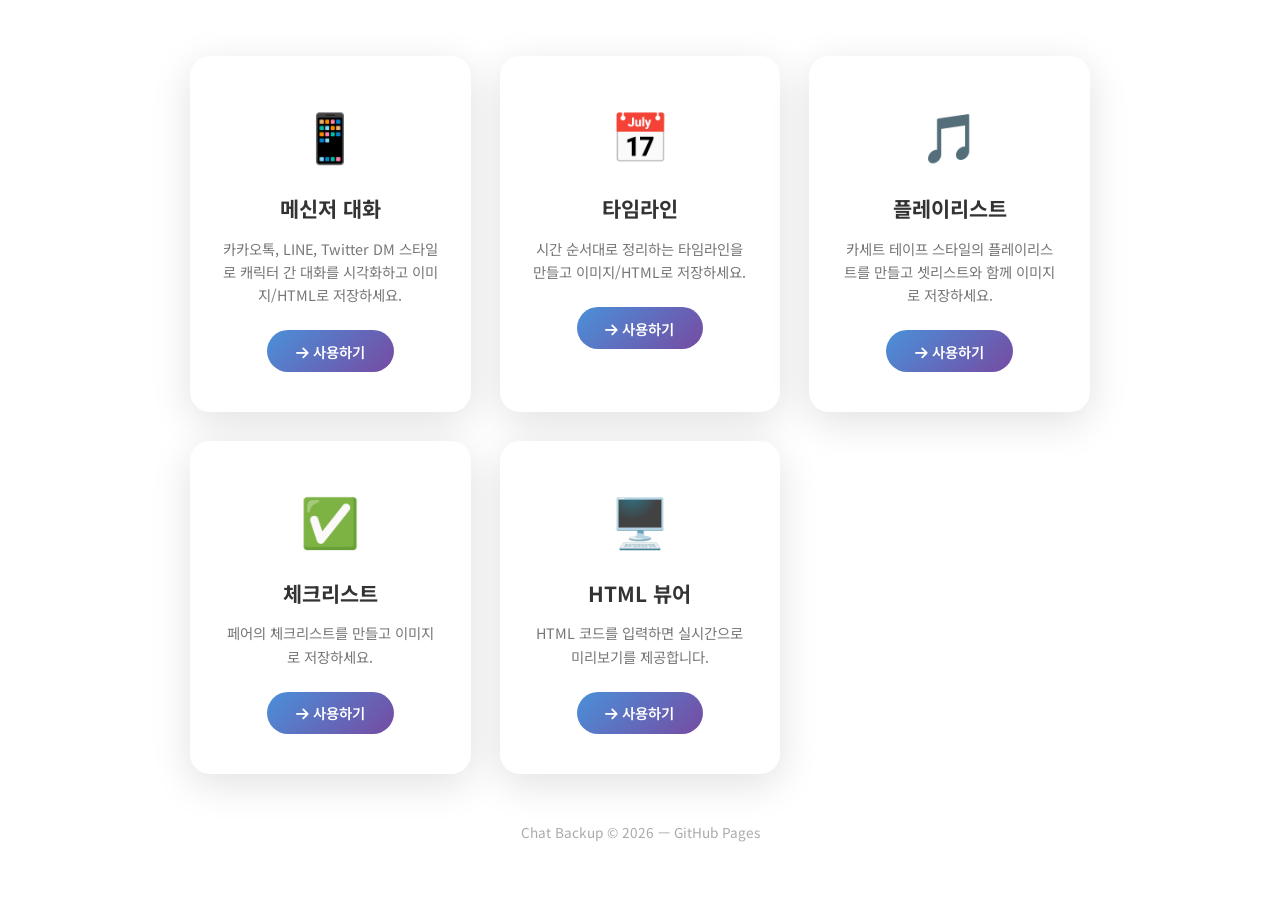
==== commit ab76dddc: "Add checklist link and update footer in index.html" ====
--- a/index.html
+++ b/index.html
@@ -31,6 +31,13 @@
         <span class="card-btn"><i class="fa-solid fa-arrow-right"></i> 사용하기</span>
       </a>
 
+      <a href="checklist.html" class="tool-card">
+        <span class="card-icon">✅</span>
+        <h2>체크리스트</h2>
+        <p>페어의 체크리스트를 만들고 이미지로 저장하세요.</p>
+        <span class="card-btn"><i class="fa-solid fa-arrow-right"></i> 사용하기</span>
+      </a>
+
       <a href="viewer.html" class="tool-card">
         <span class="card-icon">🖥️</span>
         <h2>HTML 뷰어</h2>
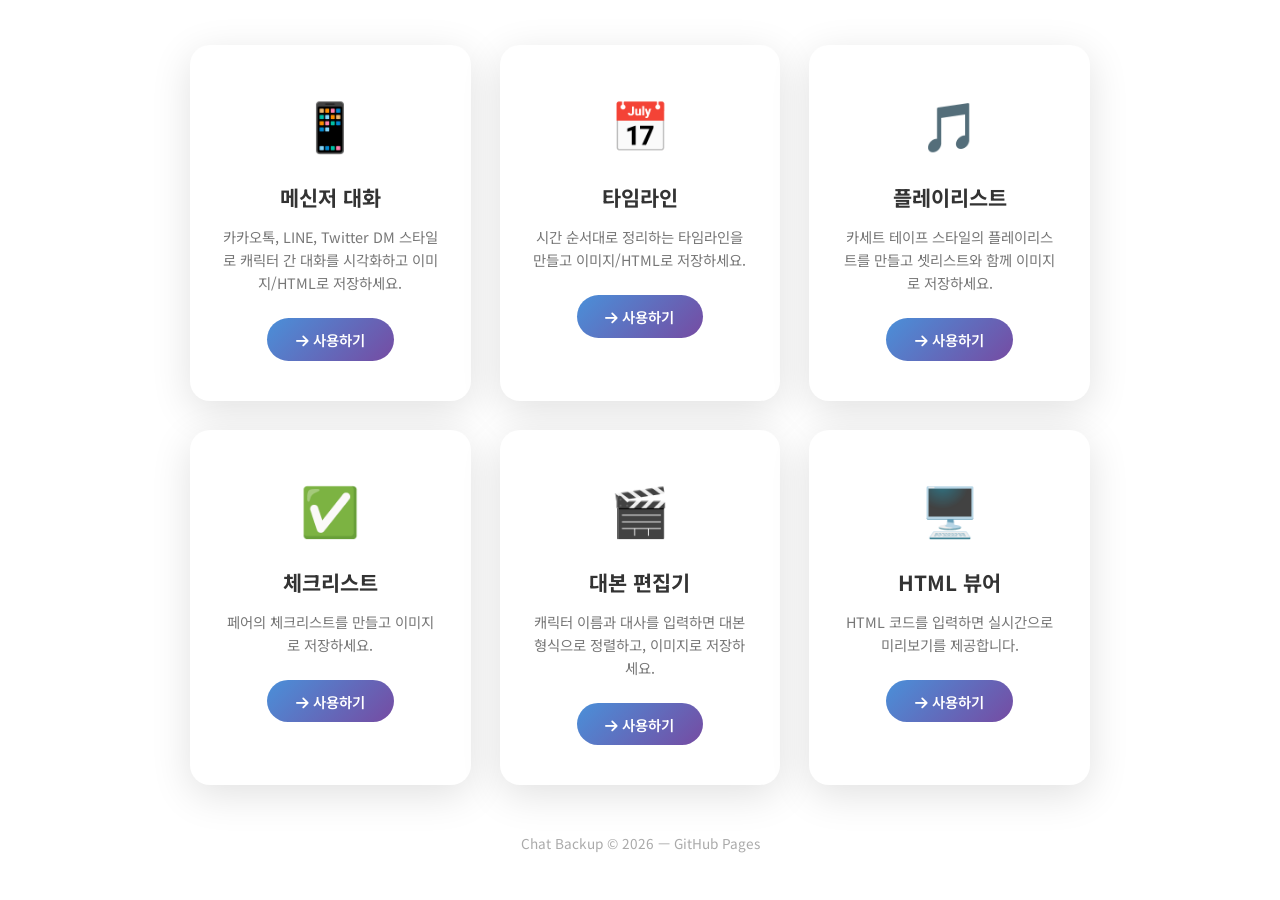
==== commit 69acf066: "Update index.html" ====
--- a/index.html
+++ b/index.html
@@ -38,6 +38,13 @@
         <span class="card-btn"><i class="fa-solid fa-arrow-right"></i> 사용하기</span>
       </a>
 
+      <a href="script.html" class="tool-card">
+        <span class="card-icon">🎬</span>
+        <h2>대본 편집기</h2>
+        <p>캐릭터 이름과 대사를 입력하면 대본 형식으로 정렬하고, 이미지로 저장하세요.</p>
+        <span class="card-btn"><i class="fa-solid fa-arrow-right"></i> 사용하기</span>
+      </a>
+
       <a href="viewer.html" class="tool-card">
         <span class="card-icon">🖥️</span>
         <h2>HTML 뷰어</h2>
